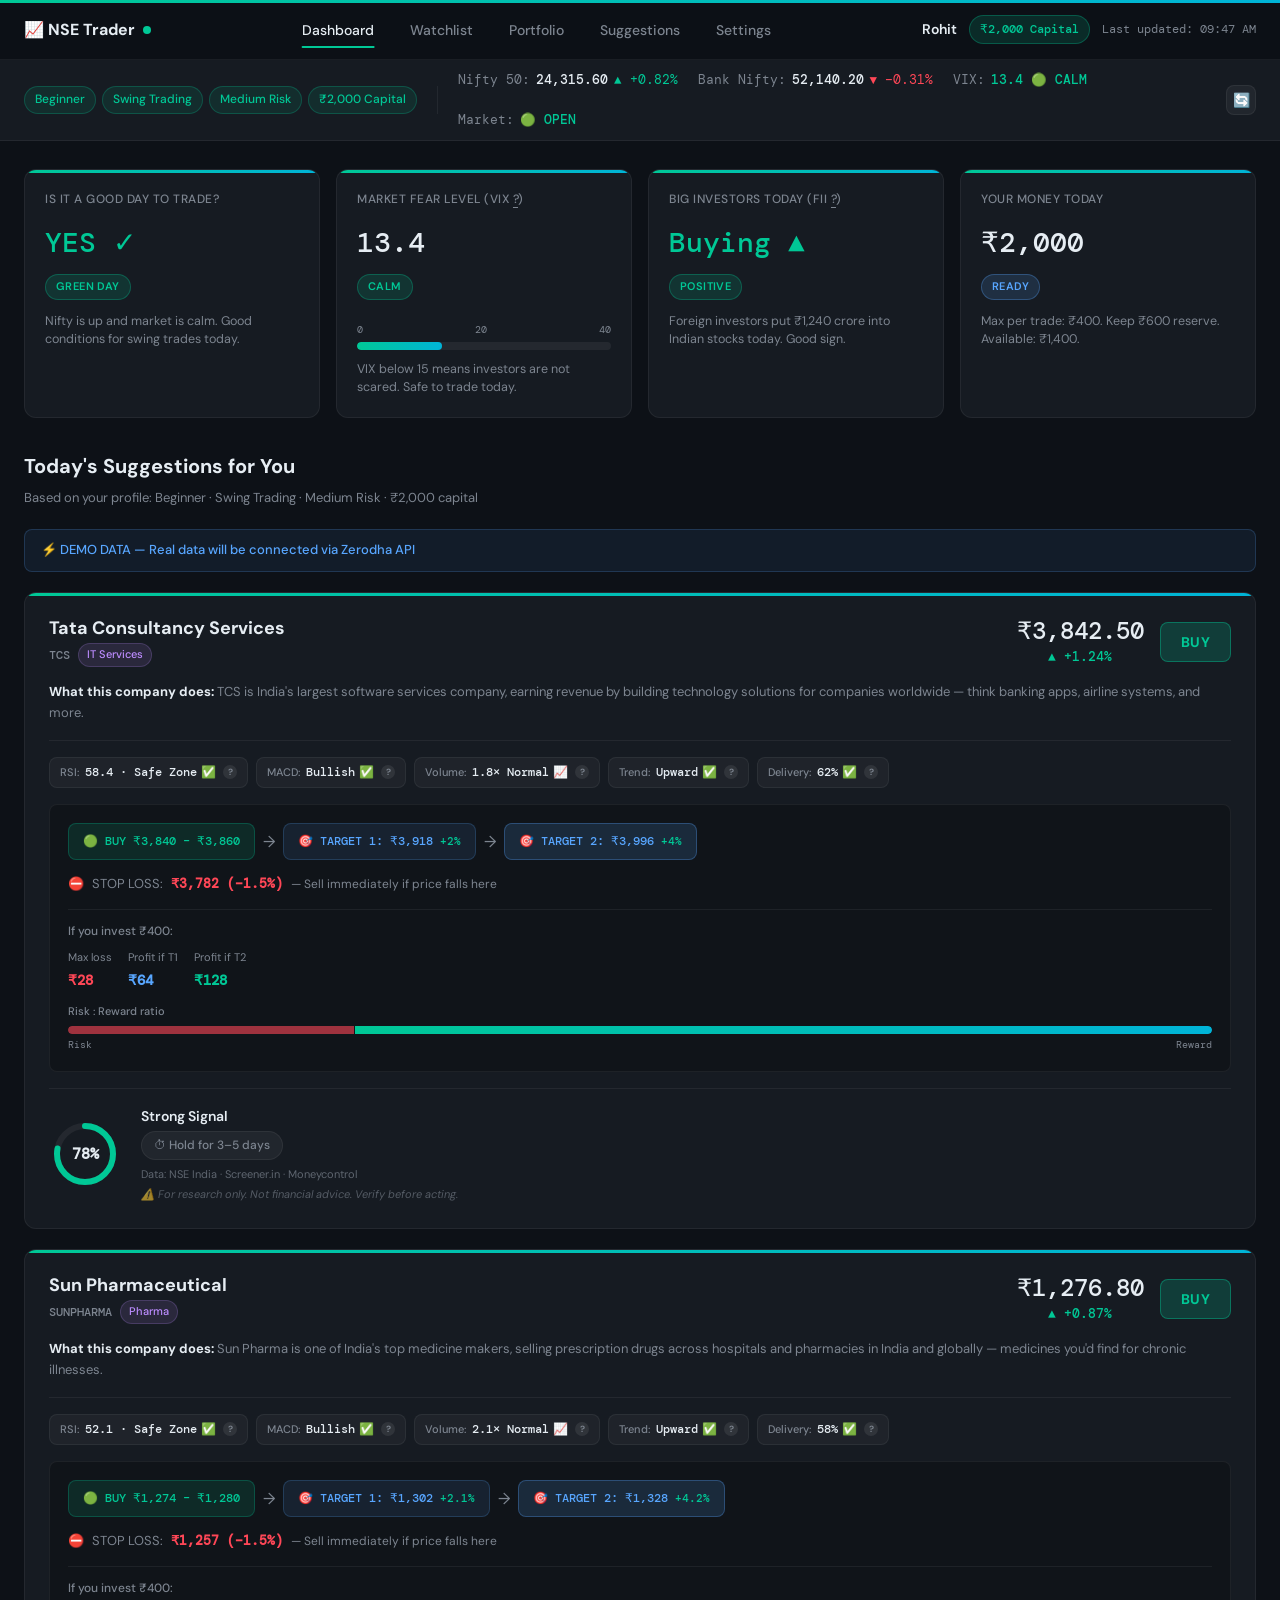
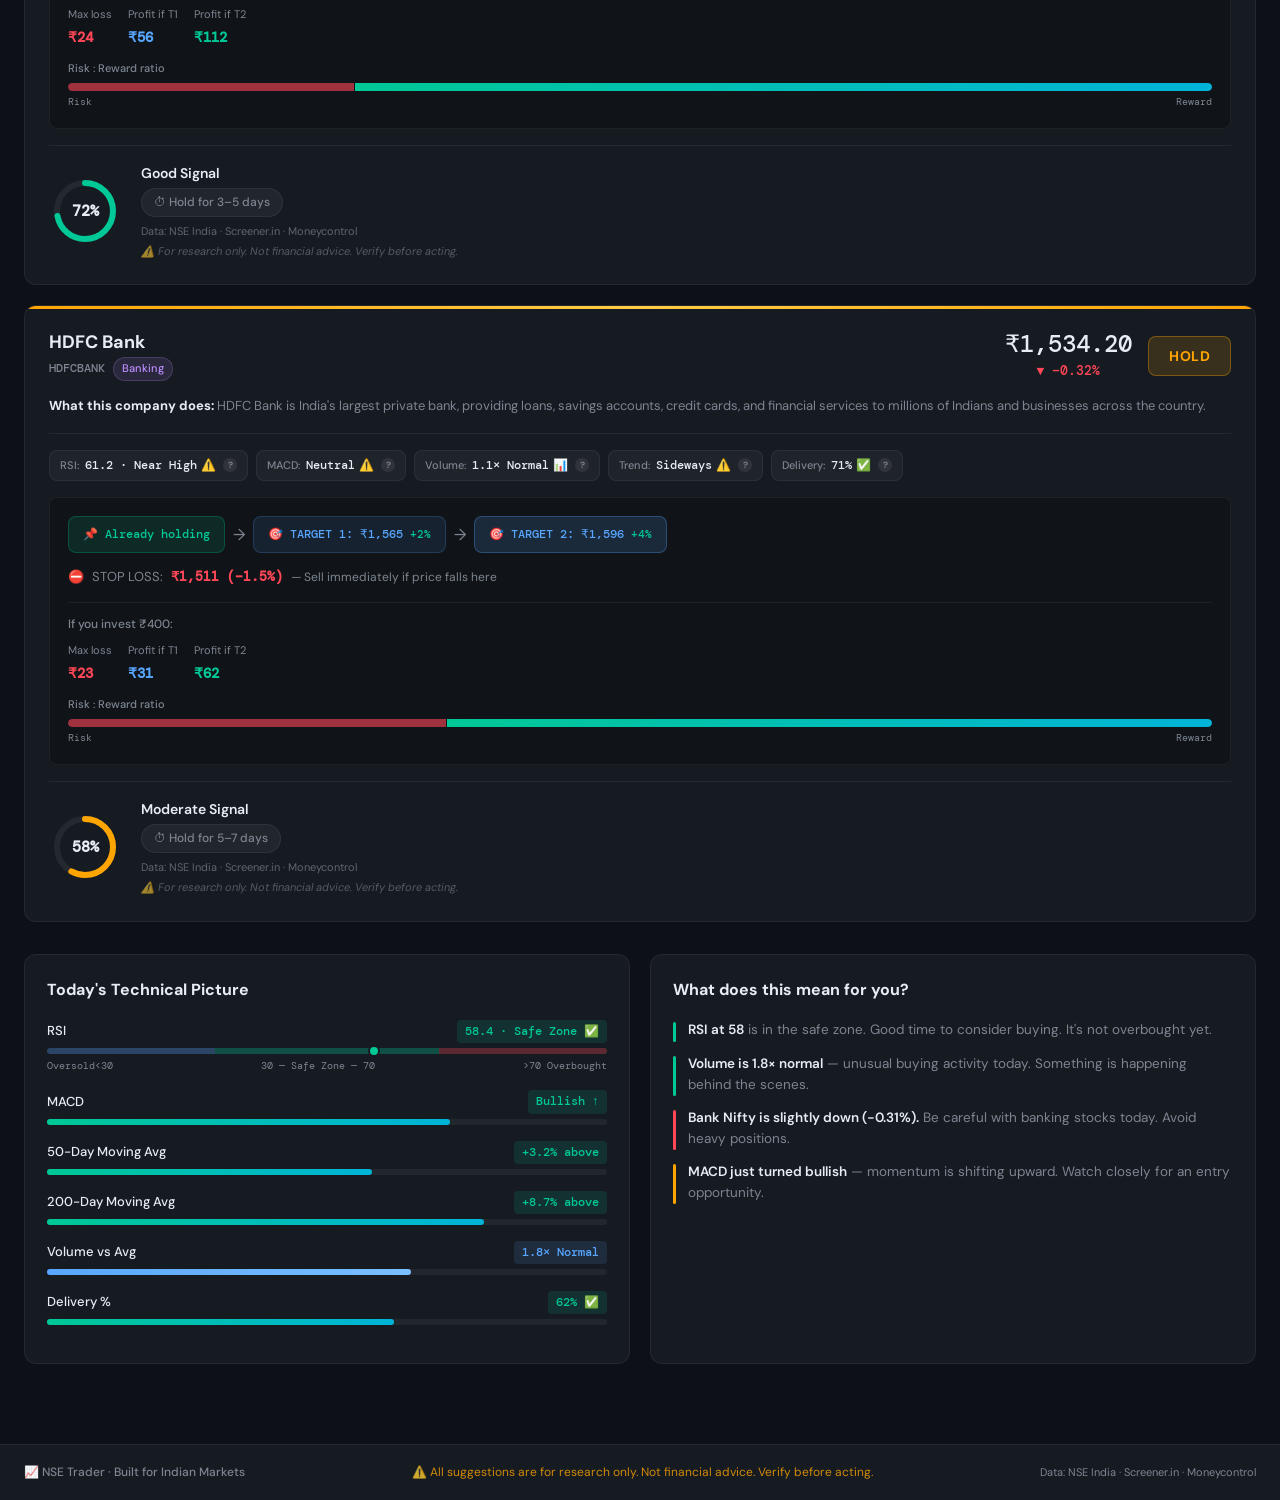
==== dashboard.html @ bca90311 "Add professional trading dashboard UI" ====
<!DOCTYPE html>
<html lang="en">
<head>
<meta charset="UTF-8">
<meta name="viewport" content="width=device-width, initial-scale=1.0">
<title>NSE Trader — Indian Stock Market Dashboard</title>
<link rel="preconnect" href="https://fonts.googleapis.com">
<link rel="preconnect" href="https://fonts.gstatic.com" crossorigin>
<link href="https://fonts.googleapis.com/css2?family=DM+Sans:ital,opsz,wght@0,9..40,300;0,9..40,400;0,9..40,500;0,9..40,600;0,9..40,700;1,9..40,400&family=DM+Mono:wght@300;400;500&display=swap" rel="stylesheet">
<style>
/* ============================================================
   RESET & BASE
   ============================================================ */
*, *::before, *::after { box-sizing: border-box; margin: 0; padding: 0; }

:root {
  --bg: #0D1117;
  --card: #161B22;
  --card-hover: #1C2330;
  --border: rgba(255,255,255,0.06);
  --border-hover: rgba(255,255,255,0.12);
  --buy: #00C896;
  --sell: #FF4757;
  --hold: #FFA502;
  --neutral: #8899AA;
  --text: #E6EDF3;
  --secondary: #7D8590;
  --blue: #58A6FF;
  --purple: #BC8CFF;
  --teal: #00B4D8;
  --font-body: 'DM Sans', sans-serif;
  --font-mono: 'DM Mono', monospace;
  --radius: 12px;
  --radius-sm: 8px;
  --shadow: 0 4px 24px rgba(0,0,0,0.4);
  --shadow-hover: 0 8px 32px rgba(0,0,0,0.6);
  --transition: all 0.2s ease;
}

html { scroll-behavior: smooth; }

body {
  background: var(--bg);
  color: var(--text);
  font-family: var(--font-body);
  font-size: 14px;
  line-height: 1.6;
  min-height: 100vh;
  -webkit-font-smoothing: antialiased;
}

/* ============================================================
   ANIMATED GRADIENT BORDER (top)
   ============================================================ */
@keyframes gradientShift {
  0% { background-position: 0% 50%; }
  50% { background-position: 100% 50%; }
  100% { background-position: 0% 50%; }
}

/* ============================================================
   SCROLLBAR
   ============================================================ */
::-webkit-scrollbar { width: 6px; height: 6px; }
::-webkit-scrollbar-track { background: var(--bg); }
::-webkit-scrollbar-thumb { background: rgba(255,255,255,0.12); border-radius: 3px; }
::-webkit-scrollbar-thumb:hover { background: rgba(255,255,255,0.2); }

/* ============================================================
   NAVBAR
   ============================================================ */
.navbar {
  position: sticky;
  top: 0;
  z-index: 1000;
  background: rgba(13,17,23,0.96);
  backdrop-filter: blur(20px);
  -webkit-backdrop-filter: blur(20px);
  border-bottom: 1px solid var(--border);
  padding: 0 24px;
  display: flex;
  align-items: center;
  justify-content: space-between;
  height: 60px;
  gap: 16px;
}

.navbar::before {
  content: '';
  position: absolute;
  top: 0; left: 0; right: 0;
  height: 3px;
  background: linear-gradient(90deg, var(--buy), var(--teal), var(--blue), var(--buy));
  background-size: 300% 300%;
  animation: gradientShift 4s ease infinite;
}

.nav-brand {
  display: flex;
  align-items: center;
  gap: 8px;
  font-size: 16px;
  font-weight: 700;
  color: var(--text);
  white-space: nowrap;
  flex-shrink: 0;
}

@keyframes pulse {
  0%, 100% { opacity: 1; box-shadow: 0 0 0 0 rgba(0,200,150,0.6); }
  50% { opacity: 0.7; box-shadow: 0 0 0 5px rgba(0,200,150,0); }
}

.pulse-dot {
  width: 8px;
  height: 8px;
  background: var(--buy);
  border-radius: 50%;
  animation: pulse 2s ease-in-out infinite;
  flex-shrink: 0;
}

.nav-tabs {
  display: flex;
  align-items: center;
  gap: 4px;
  flex: 1;
  justify-content: center;
}

.nav-tab {
  padding: 8px 16px;
  border: none;
  background: transparent;
  color: var(--secondary);
  font-family: var(--font-body);
  font-size: 14px;
  font-weight: 500;
  cursor: pointer;
  border-radius: var(--radius-sm);
  position: relative;
  transition: var(--transition);
  white-space: nowrap;
}

.nav-tab::after {
  content: '';
  position: absolute;
  bottom: -1px;
  left: 50%;
  transform: translateX(-50%);
  width: 0;
  height: 2px;
  background: var(--buy);
  border-radius: 2px;
  transition: width 0.25s ease;
}

.nav-tab:hover { color: var(--text); background: rgba(255,255,255,0.04); }
.nav-tab.active { color: var(--text); }
.nav-tab.active::after { width: 70%; }

.nav-right {
  display: flex;
  align-items: center;
  gap: 12px;
  flex-shrink: 0;
  white-space: nowrap;
}

.user-name { font-weight: 600; color: var(--text); }

.capital-badge {
  background: rgba(0,200,150,0.15);
  color: var(--buy);
  border: 1px solid rgba(0,200,150,0.3);
  padding: 4px 10px;
  border-radius: 20px;
  font-family: var(--font-mono);
  font-size: 12px;
  font-weight: 500;
}

.timestamp {
  color: var(--secondary);
  font-size: 12px;
  font-family: var(--font-mono);
}

/* ============================================================
   MARKET PULSE BAR
   ============================================================ */
.market-pulse-bar {
  background: var(--card);
  border-bottom: 1px solid var(--border);
  padding: 10px 24px;
  display: flex;
  align-items: center;
  gap: 0;
  flex-wrap: wrap;
  gap: 8px;
}

.profile-pills {
  display: flex;
  align-items: center;
  gap: 6px;
  flex-wrap: wrap;
}

.pill {
  padding: 3px 10px;
  border-radius: 20px;
  font-size: 12px;
  font-weight: 500;
  border: 1px solid var(--border);
  background: rgba(255,255,255,0.04);
  color: var(--secondary);
  white-space: nowrap;
}

.pill-active {
  background: rgba(0,200,150,0.1);
  border-color: rgba(0,200,150,0.25);
  color: var(--buy);
}

.pulse-divider {
  width: 1px;
  height: 28px;
  background: var(--border);
  margin: 0 12px;
  flex-shrink: 0;
}

.market-indices {
  display: flex;
  align-items: center;
  gap: 20px;
  font-family: var(--font-mono);
  font-size: 12.5px;
  flex-wrap: wrap;
  flex: 1;
}

.index-item {
  display: flex;
  align-items: center;
  gap: 6px;
  white-space: nowrap;
}

.index-name { color: var(--secondary); }
.index-value { color: var(--text); font-weight: 500; }
.index-change.up { color: var(--buy); }
.index-change.down { color: var(--sell); }

.vix-calm { color: var(--buy); }
.market-open { color: var(--buy); }

.refresh-btn {
  background: rgba(255,255,255,0.05);
  border: 1px solid var(--border);
  color: var(--secondary);
  width: 30px;
  height: 30px;
  border-radius: var(--radius-sm);
  cursor: pointer;
  display: flex;
  align-items: center;
  justify-content: center;
  font-size: 14px;
  transition: var(--transition);
  flex-shrink: 0;
  margin-left: auto;
}

.refresh-btn:hover { background: rgba(255,255,255,0.09); color: var(--text); }

@keyframes spin {
  from { transform: rotate(0deg); }
  to { transform: rotate(360deg); }
}

.refresh-btn.spinning { animation: spin 0.8s linear; }

/* ============================================================
   MAIN LAYOUT
   ============================================================ */
.main-content {
  max-width: 1280px;
  margin: 0 auto;
  padding: 28px 24px 48px;
}

/* ============================================================
   SECTION VISIBILITY
   ============================================================ */
.section { display: none; }
.section.active { display: block; }

/* ============================================================
   SECTION HEADINGS
   ============================================================ */
.section-heading {
  font-size: 20px;
  font-weight: 700;
  color: var(--text);
  margin-bottom: 6px;
}

.section-subtext {
  color: var(--secondary);
  font-size: 13px;
  margin-bottom: 20px;
}

/* ============================================================
   CARD BASE
   ============================================================ */
.card {
  background: var(--card);
  border: 1px solid var(--border);
  border-radius: var(--radius);
  padding: 20px;
  transition: transform 0.2s ease, box-shadow 0.2s ease, border-color 0.2s ease, background 0.2s ease;
}

.card:hover {
  transform: translateY(-2px);
  box-shadow: var(--shadow-hover);
  border-color: var(--border-hover);
  background: var(--card-hover);
}

/* ============================================================
   SECTION 3 — MARKET HEALTH
   ============================================================ */
.market-health-grid {
  display: grid;
  grid-template-columns: repeat(4, 1fr);
  gap: 16px;
  margin-bottom: 32px;
}

@media (max-width: 1024px) {
  .market-health-grid { grid-template-columns: repeat(2, 1fr); }
}

@media (max-width: 600px) {
  .market-health-grid { grid-template-columns: 1fr; }
}

.health-card {
  background: var(--card);
  border: 1px solid var(--border);
  border-radius: var(--radius);
  padding: 20px;
  transition: transform 0.2s ease, box-shadow 0.2s ease, border-color 0.2s ease, background 0.2s ease;
  position: relative;
  overflow: hidden;
}

.health-card::before {
  content: '';
  position: absolute;
  top: 0; left: 0; right: 0;
  height: 3px;
  background: linear-gradient(90deg, var(--buy), var(--teal), var(--blue), var(--buy));
  background-size: 300% 300%;
  animation: gradientShift 4s ease infinite;
}

.health-card:hover {
  transform: translateY(-2px);
  box-shadow: var(--shadow-hover);
  border-color: var(--border-hover);
  background: var(--card-hover);
}

.health-card-title {
  font-size: 12px;
  font-weight: 500;
  color: var(--secondary);
  text-transform: uppercase;
  letter-spacing: 0.5px;
  margin-bottom: 12px;
}

.health-card-value {
  font-family: var(--font-mono);
  font-size: 28px;
  font-weight: 500;
  color: var(--text);
  margin-bottom: 8px;
}

.health-card-value.buy-color { color: var(--buy); }
.health-card-value.sell-color { color: var(--sell); }

.badge {
  display: inline-flex;
  align-items: center;
  gap: 4px;
  padding: 3px 10px;
  border-radius: 20px;
  font-size: 11px;
  font-weight: 600;
  letter-spacing: 0.4px;
  text-transform: uppercase;
  margin-bottom: 12px;
}

.badge-green {
  background: rgba(0,200,150,0.15);
  color: var(--buy);
  border: 1px solid rgba(0,200,150,0.3);
}

.badge-amber {
  background: rgba(255,165,2,0.15);
  color: var(--hold);
  border: 1px solid rgba(255,165,2,0.3);
}

.badge-red {
  background: rgba(255,71,87,0.15);
  color: var(--sell);
  border: 1px solid rgba(255,71,87,0.3);
}

.badge-blue {
  background: rgba(88,166,255,0.15);
  color: var(--blue);
  border: 1px solid rgba(88,166,255,0.3);
}

.health-card-desc {
  color: var(--secondary);
  font-size: 12.5px;
  line-height: 1.5;
}

/* VIX BAR */
.vix-bar-container {
  margin: 10px 0;
}

.vix-bar-labels {
  display: flex;
  justify-content: space-between;
  font-family: var(--font-mono);
  font-size: 10px;
  color: var(--secondary);
  margin-bottom: 4px;
}

.vix-bar-track {
  width: 100%;
  height: 8px;
  background: rgba(255,255,255,0.06);
  border-radius: 4px;
  overflow: hidden;
  position: relative;
}

.vix-bar-fill {
  height: 100%;
  width: 0%;
  background: linear-gradient(90deg, var(--buy), var(--teal));
  border-radius: 4px;
  transition: width 1.5s cubic-bezier(0.4, 0, 0.2, 1);
}

/* ============================================================
   DEMO BANNER
   ============================================================ */
.demo-banner {
  background: rgba(88,166,255,0.08);
  border: 1px solid rgba(88,166,255,0.2);
  border-radius: var(--radius-sm);
  padding: 10px 16px;
  color: var(--blue);
  font-size: 13px;
  font-weight: 500;
  margin-bottom: 20px;
  display: flex;
  align-items: center;
  gap: 8px;
}

/* ============================================================
   SECTION 4 — SUGGESTIONS
   ============================================================ */
.suggestions-section { margin-bottom: 32px; }

.stock-suggestion-card {
  background: var(--card);
  border: 1px solid var(--border);
  border-radius: var(--radius);
  padding: 24px;
  margin-bottom: 20px;
  transition: transform 0.2s ease, box-shadow 0.2s ease, border-color 0.2s ease;
  position: relative;
  overflow: hidden;
}

.stock-suggestion-card::before {
  content: '';
  position: absolute;
  top: 0; left: 0; right: 0;
  height: 3px;
  background: linear-gradient(90deg, var(--buy), var(--teal), var(--blue), var(--buy));
  background-size: 300% 300%;
  animation: gradientShift 4s ease infinite;
}

.stock-suggestion-card.hold-card::before {
  background: linear-gradient(90deg, var(--hold), #ffcc44, var(--hold));
}

.stock-suggestion-card:hover {
  transform: translateY(-2px);
  box-shadow: var(--shadow-hover);
  border-color: var(--border-hover);
}

/* Stock top row */
.stock-top-row {
  display: grid;
  grid-template-columns: 1fr auto auto;
  align-items: center;
  gap: 16px;
  margin-bottom: 14px;
}

.stock-name-block .stock-name {
  font-size: 18px;
  font-weight: 700;
  color: var(--text);
  line-height: 1.2;
  margin-bottom: 4px;
}

.stock-name-block .stock-meta {
  display: flex;
  align-items: center;
  gap: 8px;
}

.stock-ticker {
  font-family: var(--font-mono);
  font-size: 12px;
  color: var(--secondary);
  font-weight: 500;
}

.sector-pill {
  padding: 2px 8px;
  border-radius: 20px;
  font-size: 11px;
  font-weight: 500;
  background: rgba(188,140,255,0.12);
  color: var(--purple);
  border: 1px solid rgba(188,140,255,0.2);
}

.stock-price-block {
  text-align: center;
}

.stock-price {
  font-family: var(--font-mono);
  font-size: 24px;
  font-weight: 500;
  color: var(--text);
  line-height: 1.2;
}

.stock-change {
  font-family: var(--font-mono);
  font-size: 13px;
  font-weight: 500;
  margin-top: 2px;
}

.stock-change.up { color: var(--buy); }
.stock-change.down { color: var(--sell); }

.action-btn {
  padding: 10px 20px;
  border-radius: var(--radius-sm);
  border: none;
  font-family: var(--font-body);
  font-size: 14px;
  font-weight: 700;
  cursor: pointer;
  transition: var(--transition);
  letter-spacing: 0.5px;
}

.action-btn.buy {
  background: rgba(0,200,150,0.2);
  color: var(--buy);
  border: 1.5px solid rgba(0,200,150,0.4);
}

.action-btn.buy:hover {
  background: rgba(0,200,150,0.3);
  box-shadow: 0 0 16px rgba(0,200,150,0.2);
}

.action-btn.hold {
  background: rgba(255,165,2,0.15);
  color: var(--hold);
  border: 1.5px solid rgba(255,165,2,0.35);
}

.action-btn.hold:hover {
  background: rgba(255,165,2,0.25);
}

/* What this company does */
.company-desc {
  color: var(--secondary);
  font-size: 13px;
  margin-bottom: 16px;
  padding-bottom: 16px;
  border-bottom: 1px solid var(--border);
}

.company-desc strong { color: var(--text); }

/* Signal badges */
.signals-row {
  display: flex;
  flex-wrap: wrap;
  gap: 8px;
  margin-bottom: 16px;
}

.signal-badge {
  display: inline-flex;
  align-items: center;
  gap: 4px;
  padding: 5px 10px;
  border-radius: var(--radius-sm);
  font-size: 12px;
  font-weight: 500;
  background: rgba(255,255,255,0.04);
  border: 1px solid var(--border);
  color: var(--text);
  position: relative;
  cursor: default;
}

.signal-badge .signal-label { color: var(--secondary); margin-right: 2px; font-size: 11px; }
.signal-badge .signal-value { font-family: var(--font-mono); }

.signal-badge .tooltip-trigger {
  display: inline-flex;
  align-items: center;
  justify-content: center;
  width: 14px;
  height: 14px;
  border-radius: 50%;
  background: rgba(255,255,255,0.08);
  color: var(--secondary);
  font-size: 9px;
  font-weight: 700;
  cursor: help;
  margin-left: 3px;
  position: relative;
}

.tooltip-box {
  display: none;
  position: absolute;
  bottom: calc(100% + 8px);
  left: 50%;
  transform: translateX(-50%);
  background: #21262D;
  border: 1px solid rgba(255,255,255,0.12);
  border-radius: var(--radius-sm);
  padding: 8px 12px;
  font-size: 12px;
  color: var(--text);
  line-height: 1.5;
  white-space: nowrap;
  z-index: 100;
  box-shadow: var(--shadow);
  pointer-events: none;
  font-family: var(--font-body);
  font-weight: 400;
  max-width: 220px;
  white-space: normal;
  text-align: center;
}

.tooltip-box::after {
  content: '';
  position: absolute;
  top: 100%;
  left: 50%;
  transform: translateX(-50%);
  border: 5px solid transparent;
  border-top-color: rgba(255,255,255,0.12);
}

.tooltip-trigger:hover .tooltip-box { display: block; }

/* Trade plan box */
.trade-plan-box {
  background: rgba(0,0,0,0.25);
  border: 1px solid var(--border);
  border-radius: var(--radius-sm);
  padding: 18px;
  margin-bottom: 16px;
}

.trade-flow {
  display: flex;
  align-items: center;
  gap: 8px;
  flex-wrap: wrap;
  margin-bottom: 14px;
}

.trade-node {
  padding: 8px 14px;
  border-radius: var(--radius-sm);
  font-family: var(--font-mono);
  font-size: 12px;
  font-weight: 500;
  white-space: nowrap;
}

.trade-node.buy-zone {
  background: rgba(0,200,150,0.12);
  border: 1px solid rgba(0,200,150,0.25);
  color: var(--buy);
}

.trade-node.target1 {
  background: rgba(88,166,255,0.1);
  border: 1px solid rgba(88,166,255,0.2);
  color: var(--blue);
}

.trade-node.target2 {
  background: rgba(88,166,255,0.15);
  border: 1px solid rgba(88,166,255,0.3);
  color: var(--blue);
}

.trade-flow-arrow {
  color: var(--secondary);
  font-size: 16px;
}

.stop-loss-row {
  display: flex;
  align-items: center;
  gap: 8px;
  margin-bottom: 14px;
  font-size: 13px;
}

.stop-loss-row .sl-label { color: var(--secondary); }
.stop-loss-row .sl-value { font-family: var(--font-mono); font-weight: 600; color: var(--sell); }
.stop-loss-row .sl-desc { color: var(--secondary); font-size: 12px; }

.invest-calc {
  padding-top: 12px;
  border-top: 1px solid var(--border);
}

.invest-calc-title {
  font-size: 12px;
  color: var(--secondary);
  margin-bottom: 8px;
  font-weight: 500;
}

.invest-calc-row {
  display: flex;
  gap: 16px;
  flex-wrap: wrap;
}

.invest-calc-item {
  display: flex;
  flex-direction: column;
  gap: 2px;
}

.invest-calc-item .calc-label {
  font-size: 11px;
  color: var(--secondary);
}

.invest-calc-item .calc-value {
  font-family: var(--font-mono);
  font-size: 14px;
  font-weight: 600;
}

.calc-value.loss { color: var(--sell); }
.calc-value.profit1 { color: var(--blue); }
.calc-value.profit2 { color: var(--buy); }

/* Risk:Reward bar */
.rr-bar-container {
  margin-top: 12px;
}

.rr-bar-label {
  font-size: 11px;
  color: var(--secondary);
  margin-bottom: 5px;
  font-weight: 500;
}

.rr-bar-track {
  display: flex;
  height: 8px;
  border-radius: 4px;
  overflow: hidden;
  gap: 1px;
}

.rr-bar-red {
  height: 100%;
  background: rgba(255,71,87,0.6);
  border-radius: 4px 0 0 4px;
}

.rr-bar-green {
  height: 100%;
  background: linear-gradient(90deg, var(--buy), var(--teal));
  border-radius: 0 4px 4px 0;
  flex: 1;
}

.rr-bar-text {
  display: flex;
  justify-content: space-between;
  font-family: var(--font-mono);
  font-size: 10px;
  color: var(--secondary);
  margin-top: 3px;
}

/* Confidence meter */
.confidence-section {
  display: flex;
  align-items: center;
  gap: 20px;
  padding-top: 16px;
  border-top: 1px solid var(--border);
  flex-wrap: wrap;
}

.confidence-ring-container {
  position: relative;
  width: 72px;
  height: 72px;
  flex-shrink: 0;
}

.confidence-ring-container svg {
  transform: rotate(-90deg);
}

.confidence-label-inner {
  position: absolute;
  top: 50%;
  left: 50%;
  transform: translate(-50%, -50%);
  text-align: center;
}

.confidence-pct {
  font-family: var(--font-mono);
  font-size: 15px;
  font-weight: 600;
  color: var(--text);
  line-height: 1;
}

.confidence-text { font-size: 10px; color: var(--secondary); }

.confidence-info { flex: 1; }

.confidence-strength {
  font-size: 14px;
  font-weight: 600;
  color: var(--text);
  margin-bottom: 4px;
}

.hold-period-badge {
  display: inline-flex;
  align-items: center;
  gap: 5px;
  padding: 4px 12px;
  border-radius: 20px;
  font-size: 12px;
  font-weight: 500;
  background: rgba(255,255,255,0.05);
  border: 1px solid var(--border);
  color: var(--secondary);
  margin-bottom: 6px;
}

.data-source {
  font-size: 11px;
  color: var(--secondary);
  opacity: 0.7;
}

.disclaimer {
  font-size: 11px;
  color: var(--secondary);
  opacity: 0.6;
  font-style: italic;
  margin-top: 2px;
}

/* ============================================================
   SECTION 5 — WATCHLIST
   ============================================================ */
.watchlist-header {
  display: flex;
  align-items: center;
  justify-content: space-between;
  margin-bottom: 16px;
  flex-wrap: wrap;
  gap: 12px;
}

.add-stock-btn {
  padding: 8px 16px;
  background: rgba(0,200,150,0.15);
  border: 1px solid rgba(0,200,150,0.3);
  color: var(--buy);
  border-radius: var(--radius-sm);
  font-family: var(--font-body);
  font-size: 13px;
  font-weight: 600;
  cursor: pointer;
  transition: var(--transition);
}

.add-stock-btn:hover {
  background: rgba(0,200,150,0.25);
}

.watchlist-controls {
  display: flex;
  align-items: center;
  gap: 12px;
  margin-bottom: 16px;
  flex-wrap: wrap;
}

.filter-group {
  display: flex;
  gap: 6px;
  flex-wrap: wrap;
}

.filter-btn {
  padding: 6px 14px;
  background: rgba(255,255,255,0.04);
  border: 1px solid var(--border);
  color: var(--secondary);
  border-radius: 20px;
  font-family: var(--font-body);
  font-size: 12px;
  font-weight: 500;
  cursor: pointer;
  transition: var(--transition);
}

.filter-btn:hover { color: var(--text); border-color: var(--border-hover); }

.filter-btn.active {
  background: rgba(0,200,150,0.12);
  border-color: rgba(0,200,150,0.3);
  color: var(--buy);
}

.search-input {
  padding: 7px 14px;
  background: rgba(255,255,255,0.04);
  border: 1px solid var(--border);
  border-radius: var(--radius-sm);
  color: var(--text);
  font-family: var(--font-body);
  font-size: 13px;
  outline: none;
  transition: var(--transition);
  width: 220px;
}

.search-input::placeholder { color: var(--secondary); }
.search-input:focus { border-color: rgba(0,200,150,0.4); background: rgba(255,255,255,0.06); }

/* Watchlist table-like headers */
.watchlist-column-headers {
  display: grid;
  grid-template-columns: 2fr 1fr 1fr 1fr 1fr 1.5fr 80px;
  gap: 8px;
  padding: 8px 16px;
  margin-bottom: 6px;
}

.col-header {
  font-size: 11px;
  font-weight: 600;
  color: var(--secondary);
  text-transform: uppercase;
  letter-spacing: 0.4px;
  cursor: pointer;
  display: flex;
  align-items: center;
  gap: 4px;
  transition: color 0.2s;
  user-select: none;
}

.col-header:hover { color: var(--text); }
.sort-arrow { font-size: 10px; }

/* Watchlist rows */
.watchlist-row {
  background: var(--card);
  border: 1px solid var(--border);
  border-radius: var(--radius-sm);
  margin-bottom: 6px;
  transition: transform 0.2s ease, box-shadow 0.2s ease, border-color 0.2s ease;
  overflow: hidden;
}

.watchlist-row:hover {
  transform: translateY(-1px);
  box-shadow: 0 4px 16px rgba(0,0,0,0.3);
  border-color: var(--border-hover);
}

.watchlist-row-main {
  display: grid;
  grid-template-columns: 2fr 1fr 1fr 1fr 1fr 1.5fr 80px;
  gap: 8px;
  align-items: center;
  padding: 12px 16px;
}

.wl-stock-name {
  font-weight: 600;
  color: var(--text);
  font-size: 13.5px;
  margin-bottom: 2px;
}

.wl-stock-ticker {
  font-family: var(--font-mono);
  font-size: 11px;
  color: var(--secondary);
}

.wl-price {
  font-family: var(--font-mono);
  font-size: 13px;
  font-weight: 500;
  color: var(--text);
}

.wl-change {
  font-family: var(--font-mono);
  font-size: 12.5px;
  font-weight: 500;
}

.wl-change.up { color: var(--buy); }
.wl-change.down { color: var(--sell); }

/* Signal pills */
.signal-pill {
  padding: 3px 9px;
  border-radius: 20px;
  font-size: 11px;
  font-weight: 600;
  white-space: nowrap;
}

.signal-strong-buy {
  background: rgba(0,200,150,0.15);
  color: var(--buy);
  border: 1px solid rgba(0,200,150,0.3);
}

.signal-bullish {
  background: rgba(88,166,255,0.12);
  color: var(--blue);
  border: 1px solid rgba(88,166,255,0.25);
}

.signal-bearish {
  background: rgba(255,165,2,0.12);
  color: var(--hold);
  border: 1px solid rgba(255,165,2,0.25);
}

.signal-avoid {
  background: rgba(255,71,87,0.12);
  color: var(--sell);
  border: 1px solid rgba(255,71,87,0.25);
}

.signal-breakout {
  background: rgba(188,140,255,0.12);
  color: var(--purple);
  border: 1px solid rgba(188,140,255,0.25);
}

/* RSI mini bar */
.rsi-mini {
  display: flex;
  align-items: center;
  gap: 6px;
}

.rsi-bar-track {
  flex: 1;
  height: 4px;
  background: rgba(255,255,255,0.06);
  border-radius: 2px;
  overflow: hidden;
  max-width: 60px;
}

.rsi-bar-fill {
  height: 100%;
  border-radius: 2px;
}

.rsi-num {
  font-family: var(--font-mono);
  font-size: 11px;
  color: var(--secondary);
  white-space: nowrap;
}

.wl-pattern {
  font-size: 11.5px;
  color: var(--secondary);
  line-height: 1.3;
}

.analyse-btn {
  padding: 6px 12px;
  background: rgba(255,255,255,0.05);
  border: 1px solid var(--border);
  color: var(--secondary);
  border-radius: var(--radius-sm);
  font-family: var(--font-body);
  font-size: 12px;
  font-weight: 500;
  cursor: pointer;
  transition: var(--transition);
  white-space: nowrap;
}

.analyse-btn:hover {
  background: rgba(0,200,150,0.1);
  border-color: rgba(0,200,150,0.3);
  color: var(--buy);
}

.analyse-btn.expanded {
  background: rgba(0,200,150,0.12);
  border-color: rgba(0,200,150,0.3);
  color: var(--buy);
}

/* Expanded mini trade plan */
.wl-expanded {
  display: none;
  padding: 14px 16px;
  border-top: 1px solid var(--border);
  background: rgba(0,0,0,0.15);
}

.wl-expanded.open { display: block; }

.wl-mini-plan {
  display: grid;
  grid-template-columns: repeat(4, 1fr);
  gap: 12px;
  flex-wrap: wrap;
}

.wl-mini-node {
  padding: 10px 12px;
  border-radius: var(--radius-sm);
  border: 1px solid var(--border);
  background: rgba(255,255,255,0.03);
}

.wl-mini-node-label {
  font-size: 10px;
  text-transform: uppercase;
  letter-spacing: 0.4px;
  color: var(--secondary);
  margin-bottom: 4px;
}

.wl-mini-node-value {
  font-family: var(--font-mono);
  font-size: 14px;
  font-weight: 600;
}

/* ============================================================
   SECTION 6 — TECHNICAL ANALYSIS
   ============================================================ */
.technical-grid {
  display: grid;
  grid-template-columns: 1fr 1fr;
  gap: 20px;
  margin-bottom: 32px;
}

@media (max-width: 768px) {
  .technical-grid { grid-template-columns: 1fr; }
}

.tech-card {
  background: var(--card);
  border: 1px solid var(--border);
  border-radius: var(--radius);
  padding: 22px;
  transition: transform 0.2s ease, box-shadow 0.2s ease, border-color 0.2s ease;
}

.tech-card:hover {
  transform: translateY(-2px);
  box-shadow: var(--shadow-hover);
  border-color: var(--border-hover);
}

.tech-card-title {
  font-size: 16px;
  font-weight: 700;
  color: var(--text);
  margin-bottom: 18px;
}

/* Indicator bars */
.indicator-row {
  margin-bottom: 16px;
}

.indicator-label-row {
  display: flex;
  justify-content: space-between;
  align-items: center;
  margin-bottom: 5px;
}

.indicator-name {
  font-size: 13px;
  font-weight: 500;
  color: var(--text);
}

.indicator-value-tag {
  font-family: var(--font-mono);
  font-size: 12px;
  padding: 2px 8px;
  border-radius: 4px;
  font-weight: 500;
}

.tag-green { background: rgba(0,200,150,0.12); color: var(--buy); }
.tag-blue { background: rgba(88,166,255,0.12); color: var(--blue); }
.tag-amber { background: rgba(255,165,2,0.12); color: var(--hold); }
.tag-red { background: rgba(255,71,87,0.12); color: var(--sell); }

.indicator-bar-track {
  height: 6px;
  background: rgba(255,255,255,0.05);
  border-radius: 3px;
  overflow: visible;
  position: relative;
}

/* RSI track with zones */
.rsi-track {
  position: relative;
  height: 6px;
  background: linear-gradient(90deg,
    rgba(88,166,255,0.3) 0%,
    rgba(88,166,255,0.3) 30%,
    rgba(0,200,150,0.3) 30%,
    rgba(0,200,150,0.3) 70%,
    rgba(255,71,87,0.3) 70%,
    rgba(255,71,87,0.3) 100%
  );
  border-radius: 3px;
}

.rsi-pointer {
  position: absolute;
  top: 50%;
  transform: translate(-50%, -50%);
  width: 12px;
  height: 12px;
  background: var(--buy);
  border: 2px solid var(--card);
  border-radius: 50%;
  transition: left 1.5s cubic-bezier(0.4, 0, 0.2, 1);
}

.indicator-bar-fill {
  height: 100%;
  border-radius: 3px;
  transition: width 1.5s cubic-bezier(0.4, 0, 0.2, 1);
  width: 0%;
}

.fill-green { background: linear-gradient(90deg, var(--buy), var(--teal)); }
.fill-blue { background: linear-gradient(90deg, var(--blue), #79c0ff); }
.fill-amber { background: linear-gradient(90deg, var(--hold), #ffcc44); }

/* Insight bullets */
.insight-list {
  display: flex;
  flex-direction: column;
  gap: 12px;
}

.insight-item {
  display: flex;
  gap: 12px;
  align-items: flex-start;
}

.insight-border {
  width: 3px;
  border-radius: 2px;
  flex-shrink: 0;
  margin-top: 2px;
  align-self: stretch;
  min-height: 20px;
}

.insight-border.green { background: var(--buy); }
.insight-border.red { background: var(--sell); }
.insight-border.amber { background: var(--hold); }
.insight-border.blue { background: var(--blue); }

.insight-text {
  font-size: 13.5px;
  color: var(--secondary);
  line-height: 1.55;
}

.insight-text strong { color: var(--text); font-weight: 600; }

/* ============================================================
   SECTION 7 — PORTFOLIO
   ============================================================ */
.portfolio-empty {
  text-align: center;
  padding: 60px 20px;
  background: var(--card);
  border: 1px solid var(--border);
  border-radius: var(--radius);
  margin-bottom: 16px;
}

.empty-emoji {
  font-size: 64px;
  margin-bottom: 16px;
  display: block;
  filter: saturate(0.8);
}

.empty-title {
  font-size: 22px;
  font-weight: 700;
  color: var(--text);
  margin-bottom: 8px;
}

.empty-subtitle {
  color: var(--secondary);
  font-size: 14px;
  margin-bottom: 24px;
}

.empty-cta {
  padding: 10px 22px;
  background: rgba(0,200,150,0.15);
  border: 1.5px solid rgba(0,200,150,0.35);
  color: var(--buy);
  border-radius: var(--radius-sm);
  font-family: var(--font-body);
  font-size: 14px;
  font-weight: 600;
  cursor: pointer;
  transition: var(--transition);
}

.empty-cta:hover {
  background: rgba(0,200,150,0.25);
  box-shadow: 0 0 16px rgba(0,200,150,0.15);
}

.add-trade-header {
  display: flex;
  justify-content: flex-end;
  margin-bottom: 16px;
}

.add-trade-btn {
  padding: 8px 16px;
  background: rgba(0,200,150,0.15);
  border: 1px solid rgba(0,200,150,0.3);
  color: var(--buy);
  border-radius: var(--radius-sm);
  font-family: var(--font-body);
  font-size: 13px;
  font-weight: 600;
  cursor: pointer;
  transition: var(--transition);
}

.add-trade-btn:hover { background: rgba(0,200,150,0.25); }

/* ============================================================
   MODAL
   ============================================================ */
.modal-overlay {
  display: none;
  position: fixed;
  inset: 0;
  background: rgba(0,0,0,0.7);
  z-index: 2000;
  align-items: center;
  justify-content: center;
  backdrop-filter: blur(6px);
}

.modal-overlay.open { display: flex; }

.modal-box {
  background: #1C2330;
  border: 1px solid rgba(255,255,255,0.1);
  border-radius: var(--radius);
  padding: 28px;
  width: 100%;
  max-width: 440px;
  box-shadow: 0 24px 64px rgba(0,0,0,0.6);
  animation: modalIn 0.25s ease;
}

@keyframes modalIn {
  from { opacity: 0; transform: translateY(16px) scale(0.97); }
  to { opacity: 1; transform: translateY(0) scale(1); }
}

.modal-title {
  font-size: 18px;
  font-weight: 700;
  color: var(--text);
  margin-bottom: 20px;
}

.form-group {
  margin-bottom: 14px;
}

.form-label {
  display: block;
  font-size: 12px;
  font-weight: 600;
  color: var(--secondary);
  text-transform: uppercase;
  letter-spacing: 0.4px;
  margin-bottom: 6px;
}

.form-input, .form-select, .form-textarea {
  width: 100%;
  padding: 9px 13px;
  background: rgba(255,255,255,0.04);
  border: 1px solid var(--border);
  border-radius: var(--radius-sm);
  color: var(--text);
  font-family: var(--font-body);
  font-size: 13px;
  outline: none;
  transition: border-color 0.2s;
}

.form-input:focus, .form-select:focus, .form-textarea:focus {
  border-color: rgba(0,200,150,0.4);
}

.form-select option { background: #1C2330; }

.form-textarea { resize: vertical; min-height: 70px; }

.modal-actions {
  display: flex;
  gap: 10px;
  justify-content: flex-end;
  margin-top: 20px;
}

.modal-cancel {
  padding: 9px 18px;
  background: rgba(255,255,255,0.05);
  border: 1px solid var(--border);
  color: var(--secondary);
  border-radius: var(--radius-sm);
  font-family: var(--font-body);
  font-size: 13px;
  font-weight: 500;
  cursor: pointer;
  transition: var(--transition);
}

.modal-cancel:hover { color: var(--text); background: rgba(255,255,255,0.09); }

.modal-save {
  padding: 9px 20px;
  background: rgba(0,200,150,0.2);
  border: 1.5px solid rgba(0,200,150,0.4);
  color: var(--buy);
  border-radius: var(--radius-sm);
  font-family: var(--font-body);
  font-size: 13px;
  font-weight: 700;
  cursor: pointer;
  transition: var(--transition);
}

.modal-save:hover { background: rgba(0,200,150,0.3); }

/* ============================================================
   SETTINGS
   ============================================================ */
.settings-grid {
  display: grid;
  grid-template-columns: 1fr 1fr;
  gap: 20px;
}

@media (max-width: 768px) {
  .settings-grid { grid-template-columns: 1fr; }
}

.settings-card {
  background: var(--card);
  border: 1px solid var(--border);
  border-radius: var(--radius);
  padding: 22px;
  transition: transform 0.2s ease, box-shadow 0.2s ease;
}

.settings-card:hover {
  transform: translateY(-2px);
  box-shadow: var(--shadow-hover);
}

.settings-card-title {
  font-size: 14px;
  font-weight: 700;
  color: var(--text);
  margin-bottom: 18px;
  padding-bottom: 12px;
  border-bottom: 1px solid var(--border);
}

.settings-row {
  display: flex;
  align-items: center;
  justify-content: space-between;
  padding: 10px 0;
  border-bottom: 1px solid rgba(255,255,255,0.03);
}

.settings-row:last-child { border-bottom: none; }

.settings-row-label {
  font-size: 13.5px;
  color: var(--text);
}

.settings-row-sublabel {
  font-size: 11.5px;
  color: var(--secondary);
  margin-top: 2px;
}

/* Toggle switch */
.toggle-switch {
  position: relative;
  width: 44px;
  height: 24px;
  flex-shrink: 0;
}

.toggle-switch input { opacity: 0; width: 0; height: 0; }

.toggle-slider {
  position: absolute;
  cursor: pointer;
  inset: 0;
  background: rgba(255,255,255,0.08);
  border-radius: 24px;
  transition: 0.3s;
  border: 1px solid var(--border);
}

.toggle-slider::before {
  content: '';
  position: absolute;
  height: 16px;
  width: 16px;
  left: 3px;
  bottom: 3px;
  background: var(--secondary);
  border-radius: 50%;
  transition: 0.3s;
}

.toggle-switch input:checked + .toggle-slider {
  background: rgba(0,200,150,0.25);
  border-color: rgba(0,200,150,0.4);
}

.toggle-switch input:checked + .toggle-slider::before {
  transform: translateX(20px);
  background: var(--buy);
}

.settings-select {
  padding: 6px 12px;
  background: rgba(255,255,255,0.05);
  border: 1px solid var(--border);
  border-radius: var(--radius-sm);
  color: var(--text);
  font-family: var(--font-body);
  font-size: 13px;
  outline: none;
  cursor: pointer;
  transition: border-color 0.2s;
}

.settings-select:focus { border-color: rgba(0,200,150,0.4); }
.settings-select option { background: #1C2330; }

.settings-input-row {
  display: flex;
  align-items: center;
  gap: 8px;
}

.settings-input-row input {
  padding: 6px 12px;
  background: rgba(255,255,255,0.05);
  border: 1px solid var(--border);
  border-radius: var(--radius-sm);
  color: var(--text);
  font-family: var(--font-mono);
  font-size: 13px;
  outline: none;
  width: 100px;
  transition: border-color 0.2s;
}

.settings-input-row input:focus { border-color: rgba(0,200,150,0.4); }
.settings-input-row span { color: var(--secondary); font-size: 13px; }

.save-settings-btn {
  margin-top: 16px;
  padding: 10px 22px;
  background: rgba(0,200,150,0.15);
  border: 1.5px solid rgba(0,200,150,0.35);
  color: var(--buy);
  border-radius: var(--radius-sm);
  font-family: var(--font-body);
  font-size: 14px;
  font-weight: 700;
  cursor: pointer;
  transition: var(--transition);
  width: 100%;
}

.save-settings-btn:hover {
  background: rgba(0,200,150,0.25);
}

/* ============================================================
   FOOTER
   ============================================================ */
.footer {
  background: var(--card);
  border-top: 1px solid var(--border);
  padding: 18px 24px;
  display: flex;
  align-items: center;
  justify-content: space-between;
  flex-wrap: wrap;
  gap: 10px;
  font-size: 12px;
}

.footer-left { color: var(--secondary); font-weight: 500; }
.footer-center {
  color: var(--hold);
  font-size: 12px;
  opacity: 0.8;
  text-align: center;
  flex: 1;
}

.footer-right { color: var(--secondary); font-size: 11px; }

/* ============================================================
   UTILITIES
   ============================================================ */
.mb-8 { margin-bottom: 8px; }
.mb-12 { margin-bottom: 12px; }
.mb-16 { margin-bottom: 16px; }
.mb-24 { margin-bottom: 24px; }
.mb-32 { margin-bottom: 32px; }
.mono { font-family: var(--font-mono); }

.section-header-row {
  display: flex;
  align-items: flex-start;
  justify-content: space-between;
  margin-bottom: 6px;
}

/* Suggestion header */
.suggestions-heading-block {
  margin-bottom: 20px;
}

/* ============================================================
   RESPONSIVE
   ============================================================ */
@media (max-width: 900px) {
  .watchlist-column-headers { display: none; }
  .watchlist-row-main {
    grid-template-columns: 1fr 1fr;
    gap: 10px;
  }
  .stock-top-row {
    grid-template-columns: 1fr;
    text-align: left;
  }
  .stock-price-block { text-align: left; }
  .wl-mini-plan { grid-template-columns: 1fr 1fr; }
}

@media (max-width: 640px) {
  .navbar { padding: 0 12px; }
  .nav-tabs { display: none; }
  .main-content { padding: 16px 12px 40px; }
  .market-pulse-bar { padding: 8px 12px; }
  .market-indices { gap: 10px; }
  .settings-grid { grid-template-columns: 1fr; }
}

/* ============================================================
   TOAST
   ============================================================ */
.toast {
  position: fixed;
  bottom: 24px;
  right: 24px;
  background: #21262D;
  border: 1px solid rgba(0,200,150,0.3);
  color: var(--buy);
  padding: 12px 20px;
  border-radius: var(--radius-sm);
  font-size: 13px;
  font-weight: 500;
  box-shadow: var(--shadow);
  z-index: 3000;
  transform: translateY(60px);
  opacity: 0;
  transition: all 0.3s ease;
}

.toast.show { transform: translateY(0); opacity: 1; }
</style>
</head>
<body>

<!-- ============================================================
     NAVBAR
     ============================================================ -->
<nav class="navbar">
  <div class="nav-brand">
    📈 NSE Trader <div class="pulse-dot"></div>
  </div>

  <div class="nav-tabs">
    <button class="nav-tab active" data-section="dashboard">Dashboard</button>
    <button class="nav-tab" data-section="watchlist">Watchlist</button>
    <button class="nav-tab" data-section="portfolio">Portfolio</button>
    <button class="nav-tab" data-section="suggestions">Suggestions</button>
    <button class="nav-tab" data-section="settings">Settings</button>
  </div>

  <div class="nav-right">
    <span class="user-name">Rohit</span>
    <span class="capital-badge">₹2,000 Capital</span>
    <span class="timestamp" id="navTimestamp">Last updated: 09:47 AM</span>
  </div>
</nav>

<!-- ============================================================
     MARKET PULSE BAR
     ============================================================ -->
<div class="market-pulse-bar">
  <div class="profile-pills">
    <span class="pill pill-active">Beginner</span>
    <span class="pill pill-active">Swing Trading</span>
    <span class="pill pill-active">Medium Risk</span>
    <span class="pill pill-active">₹2,000 Capital</span>
  </div>
  <div class="pulse-divider"></div>
  <div class="market-indices">
    <div class="index-item">
      <span class="index-name">Nifty 50:</span>
      <span class="index-value mono">24,315.60</span>
      <span class="index-change up">▲ +0.82%</span>
    </div>
    <div class="index-item">
      <span class="index-name">Bank Nifty:</span>
      <span class="index-value mono">52,140.20</span>
      <span class="index-change down">▼ −0.31%</span>
    </div>
    <div class="index-item">
      <span class="index-name">VIX:</span>
      <span class="index-value mono vix-calm">13.4 🟢 CALM</span>
    </div>
    <div class="index-item">
      <span class="index-name">Market:</span>
      <span class="index-value market-open">🟢 OPEN</span>
    </div>
  </div>
  <button class="refresh-btn" id="refreshBtn" title="Refresh data">🔄</button>
</div>

<!-- ============================================================
     MAIN CONTENT
     ============================================================ -->
<div class="main-content">

  <!-- ======================================================
       DASHBOARD SECTION (Market Health + Suggestions + Tech)
       ====================================================== -->
  <div id="section-dashboard" class="section active">

    <!-- MARKET HEALTH -->
    <div class="market-health-grid">

      <!-- Card 1: Good day -->
      <div class="health-card">
        <div class="health-card-title">Is it a good day to trade?</div>
        <div class="health-card-value buy-color">YES ✓</div>
        <span class="badge badge-green">GREEN DAY</span>
        <div class="health-card-desc">Nifty is up and market is calm. Good conditions for swing trades today.</div>
      </div>

      <!-- Card 2: VIX -->
      <div class="health-card">
        <div class="health-card-title">Market fear level (VIX <span style="cursor:help;border-bottom:1px dashed var(--secondary);" title="VIX measures how scared the market is. Below 15 = calm. Above 25 = panic.">?</span>)</div>
        <div class="health-card-value mono" id="vixValue">13.4</div>
        <span class="badge badge-green">CALM</span>
        <div class="vix-bar-container">
          <div class="vix-bar-labels"><span>0</span><span>20</span><span>40</span></div>
          <div class="vix-bar-track">
            <div class="vix-bar-fill" id="vixBar"></div>
          </div>
        </div>
        <div class="health-card-desc" style="margin-top:10px;">VIX below 15 means investors are not scared. Safe to trade today.</div>
      </div>

      <!-- Card 3: FII -->
      <div class="health-card">
        <div class="health-card-title">Big investors today (FII <span style="cursor:help;border-bottom:1px dashed var(--secondary);" title="FII = Foreign Institutional Investors. When they buy, markets usually go up.">?</span>)</div>
        <div class="health-card-value buy-color">Buying ▲</div>
        <span class="badge badge-green">POSITIVE</span>
        <div class="health-card-desc">Foreign investors put ₹1,240 crore into Indian stocks today. Good sign.</div>
      </div>

      <!-- Card 4: Money -->
      <div class="health-card">
        <div class="health-card-title">Your money today</div>
        <div class="health-card-value mono">₹2,000</div>
        <span class="badge badge-blue">READY</span>
        <div class="health-card-desc">Max per trade: ₹400. Keep ₹600 reserve. Available: ₹1,400.</div>
      </div>

    </div>

    <!-- SUGGESTIONS (within dashboard) -->
    <div class="suggestions-section" id="suggestionsDashboard"></div>

    <!-- TECHNICAL ANALYSIS -->
    <div class="technical-grid" id="technicalSection">
      <div class="tech-card">
        <div class="tech-card-title">Today's Technical Picture</div>

        <!-- RSI -->
        <div class="indicator-row">
          <div class="indicator-label-row">
            <span class="indicator-name">RSI</span>
            <span class="indicator-value-tag tag-green mono">58.4 · Safe Zone ✅</span>
          </div>
          <div class="rsi-track">
            <div class="rsi-pointer" id="rsiPointer" style="left:0%"></div>
          </div>
          <div style="display:flex;justify-content:space-between;font-size:10px;color:var(--secondary);margin-top:4px;font-family:var(--font-mono);">
            <span>Oversold&lt;30</span><span>30 — Safe Zone — 70</span><span>&gt;70 Overbought</span>
          </div>
        </div>

        <!-- MACD -->
        <div class="indicator-row">
          <div class="indicator-label-row">
            <span class="indicator-name">MACD</span>
            <span class="indicator-value-tag tag-green">Bullish ↑</span>
          </div>
          <div class="indicator-bar-track">
            <div class="indicator-bar-fill fill-green" data-width="72" style="width:0%"></div>
          </div>
        </div>

        <!-- MA 50 -->
        <div class="indicator-row">
          <div class="indicator-label-row">
            <span class="indicator-name">50-Day Moving Avg</span>
            <span class="indicator-value-tag tag-green mono">+3.2% above</span>
          </div>
          <div class="indicator-bar-track">
            <div class="indicator-bar-fill fill-green" data-width="58" style="width:0%"></div>
          </div>
        </div>

        <!-- MA 200 -->
        <div class="indicator-row">
          <div class="indicator-label-row">
            <span class="indicator-name">200-Day Moving Avg</span>
            <span class="indicator-value-tag tag-green mono">+8.7% above</span>
          </div>
          <div class="indicator-bar-track">
            <div class="indicator-bar-fill fill-green" data-width="78" style="width:0%"></div>
          </div>
        </div>

        <!-- Volume -->
        <div class="indicator-row">
          <div class="indicator-label-row">
            <span class="indicator-name">Volume vs Avg</span>
            <span class="indicator-value-tag tag-blue mono">1.8× Normal</span>
          </div>
          <div class="indicator-bar-track">
            <div class="indicator-bar-fill fill-blue" data-width="65" style="width:0%"></div>
          </div>
        </div>

        <!-- Delivery % -->
        <div class="indicator-row">
          <div class="indicator-label-row">
            <span class="indicator-name">Delivery %</span>
            <span class="indicator-value-tag tag-green mono">62% ✅</span>
          </div>
          <div class="indicator-bar-track">
            <div class="indicator-bar-fill fill-green" data-width="62" style="width:0%"></div>
          </div>
        </div>

      </div>

      <div class="tech-card">
        <div class="tech-card-title">What does this mean for you?</div>
        <div class="insight-list">
          <div class="insight-item">
            <div class="insight-border green"></div>
            <div class="insight-text"><strong>RSI at 58</strong> is in the safe zone. Good time to consider buying. It's not overbought yet.</div>
          </div>
          <div class="insight-item">
            <div class="insight-border green"></div>
            <div class="insight-text"><strong>Volume is 1.8× normal</strong> — unusual buying activity today. Something is happening behind the scenes.</div>
          </div>
          <div class="insight-item">
            <div class="insight-border red"></div>
            <div class="insight-text"><strong>Bank Nifty is slightly down (−0.31%).</strong> Be careful with banking stocks today. Avoid heavy positions.</div>
          </div>
          <div class="insight-item">
            <div class="insight-border amber"></div>
            <div class="insight-text"><strong>MACD just turned bullish</strong> — momentum is shifting upward. Watch closely for an entry opportunity.</div>
          </div>
        </div>
      </div>
    </div>

  </div>
  <!-- end dashboard -->

  <!-- ======================================================
       WATCHLIST SECTION
       ====================================================== -->
  <div id="section-watchlist" class="section">

    <div class="watchlist-header">
      <div>
        <div class="section-heading">Your Watchlist</div>
        <div class="section-subtext">Track stocks you're monitoring — updated live with NSE data</div>
      </div>
      <button class="add-stock-btn">＋ Add Stock</button>
    </div>

    <div class="watchlist-controls">
      <div class="filter-group" id="filterGroup">
        <button class="filter-btn active" data-filter="all">All</button>
        <button class="filter-btn" data-filter="strong buy">Strong Buy</button>
        <button class="filter-btn" data-filter="bullish">Bullish</button>
        <button class="filter-btn" data-filter="bearish">Bearish</button>
        <button class="filter-btn" data-filter="avoid">Avoid</button>
      </div>
      <input type="text" class="search-input" id="watchlistSearch" placeholder="🔍 Search stocks...">
    </div>

    <div class="watchlist-column-headers">
      <div class="col-header" data-col="name">Stock <span class="sort-arrow" data-col="name">↕</span></div>
      <div class="col-header" data-col="price">Price <span class="sort-arrow" data-col="price">↕</span></div>
      <div class="col-header" data-col="change">Change <span class="sort-arrow" data-col="change">↕</span></div>
      <div class="col-header" data-col="signal">Signal <span class="sort-arrow" data-col="signal">↕</span></div>
      <div class="col-header" data-col="rsi">RSI <span class="sort-arrow" data-col="rsi">↕</span></div>
      <div class="col-header" data-col="pattern">Pattern</div>
      <div class="col-header"></div>
    </div>

    <div id="watchlistRows"></div>

  </div>
  <!-- end watchlist -->

  <!-- ======================================================
       PORTFOLIO SECTION
       ====================================================== -->
  <div id="section-portfolio" class="section">

    <div class="add-trade-header">
      <button class="add-trade-btn" id="addTradeBtn">＋ Add Trade</button>
    </div>

    <div class="portfolio-empty">
      <span class="empty-emoji">📊</span>
      <div class="empty-title">No trades yet</div>
      <div class="empty-subtitle">Start with your first suggestion above. Your portfolio tracker will appear here once you add trades.</div>
      <button class="empty-cta" onclick="switchSection('suggestions')">View Today's Suggestions →</button>
    </div>

  </div>
  <!-- end portfolio -->

  <!-- ======================================================
       SUGGESTIONS SECTION (standalone tab)
       ====================================================== -->
  <div id="section-suggestions" class="section">
    <div class="suggestions-heading-block">
      <div class="section-heading">Today's Suggestions for You</div>
      <div class="section-subtext">Based on your profile: Beginner · Swing Trading · Medium Risk · ₹2,000 capital</div>
    </div>
    <div class="demo-banner">
      ⚡ DEMO DATA — Real data will be connected via Zerodha API
    </div>
    <div id="suggestionsFull"></div>
  </div>
  <!-- end suggestions -->

  <!-- ======================================================
       SETTINGS SECTION
       ====================================================== -->
  <div id="section-settings" class="section">

    <div class="section-heading mb-8">Settings</div>
    <div class="section-subtext mb-24">Customize your trading assistant preferences</div>

    <div class="settings-grid">

      <!-- Profile -->
      <div class="settings-card">
        <div class="settings-card-title">Your Profile</div>

        <div class="settings-row">
          <div>
            <div class="settings-row-label">Capital Available</div>
            <div class="settings-row-sublabel">Your trading budget</div>
          </div>
          <div class="settings-input-row">
            <span>₹</span>
            <input type="number" value="2000" min="500" step="500">
          </div>
        </div>

        <div class="settings-row">
          <div>
            <div class="settings-row-label">Risk Level</div>
            <div class="settings-row-sublabel">How much risk can you handle?</div>
          </div>
          <select class="settings-select">
            <option>Low Risk</option>
            <option selected>Medium Risk</option>
            <option>High Risk</option>
          </select>
        </div>

        <div class="settings-row">
          <div>
            <div class="settings-row-label">Trading Style</div>
            <div class="settings-row-sublabel">Your preferred approach</div>
          </div>
          <select class="settings-select">
            <option>Intraday</option>
            <option selected>Swing Trading</option>
            <option>Positional</option>
            <option>Long Term</option>
          </select>
        </div>

        <div class="settings-row">
          <div>
            <div class="settings-row-label">Experience Level</div>
            <div class="settings-row-sublabel">Your trading background</div>
          </div>
          <select class="settings-select">
            <option selected>Beginner</option>
            <option>Intermediate</option>
            <option>Advanced</option>
          </select>
        </div>

        <button class="save-settings-btn" onclick="showToast('Profile saved successfully!')">Save Profile</button>
      </div>

      <!-- Notifications -->
      <div class="settings-card">
        <div class="settings-card-title">Notifications</div>

        <div class="settings-row">
          <div>
            <div class="settings-row-label">Morning Report</div>
            <div class="settings-row-sublabel">Daily market summary at 9:00 AM</div>
          </div>
          <label class="toggle-switch">
            <input type="checkbox" checked>
            <span class="toggle-slider"></span>
          </label>
        </div>

        <div class="settings-row">
          <div>
            <div class="settings-row-label">Stop Loss Alerts</div>
            <div class="settings-row-sublabel">Alert when price hits your stop loss</div>
          </div>
          <label class="toggle-switch">
            <input type="checkbox" checked>
            <span class="toggle-slider"></span>
          </label>
        </div>

        <div class="settings-row">
          <div>
            <div class="settings-row-label">Market Open Alert</div>
            <div class="settings-row-sublabel">Remind me when NSE opens at 9:15 AM</div>
          </div>
          <label class="toggle-switch">
            <input type="checkbox" checked>
            <span class="toggle-slider"></span>
          </label>
        </div>

        <div class="settings-row">
          <div>
            <div class="settings-row-label">Market Close Alert</div>
            <div class="settings-row-sublabel">Remind me before market closes at 3:30 PM</div>
          </div>
          <label class="toggle-switch">
            <input type="checkbox">
            <span class="toggle-slider"></span>
          </label>
        </div>

        <div class="settings-row">
          <div>
            <div class="settings-row-label">Target Hit Alert</div>
            <div class="settings-row-sublabel">Notify when stock hits T1 or T2 target</div>
          </div>
          <label class="toggle-switch">
            <input type="checkbox" checked>
            <span class="toggle-slider"></span>
          </label>
        </div>
      </div>

      <!-- Display -->
      <div class="settings-card">
        <div class="settings-card-title">Display Preferences</div>

        <div class="settings-row">
          <div>
            <div class="settings-row-label">Simplified Explanations</div>
            <div class="settings-row-sublabel">Show plain English explanations for all terms</div>
          </div>
          <label class="toggle-switch">
            <input type="checkbox" checked>
            <span class="toggle-slider"></span>
          </label>
        </div>

        <div class="settings-row">
          <div>
            <div class="settings-row-label">Show Confidence %</div>
            <div class="settings-row-sublabel">Display AI confidence score on suggestions</div>
          </div>
          <label class="toggle-switch">
            <input type="checkbox" checked>
            <span class="toggle-slider"></span>
          </label>
        </div>

        <div class="settings-row">
          <div>
            <div class="settings-row-label">Compact Watchlist</div>
            <div class="settings-row-sublabel">Show more stocks with less detail</div>
          </div>
          <label class="toggle-switch">
            <input type="checkbox">
            <span class="toggle-slider"></span>
          </label>
        </div>

        <div class="settings-row">
          <div>
            <div class="settings-row-label">Show Demo Banner</div>
            <div class="settings-row-sublabel">Remind that data is mock/demo</div>
          </div>
          <label class="toggle-switch">
            <input type="checkbox" checked>
            <span class="toggle-slider"></span>
          </label>
        </div>
      </div>

      <!-- About -->
      <div class="settings-card">
        <div class="settings-card-title">About & Data Sources</div>

        <div class="settings-row">
          <div class="settings-row-label">Version</div>
          <span class="mono" style="color:var(--secondary);font-size:12px;">v1.0.0-demo</span>
        </div>
        <div class="settings-row">
          <div class="settings-row-label">Data Source</div>
          <span style="color:var(--secondary);font-size:12px;">NSE India</span>
        </div>
        <div class="settings-row">
          <div class="settings-row-label">Additional Data</div>
          <span style="color:var(--secondary);font-size:12px;">Screener.in</span>
        </div>
        <div class="settings-row">
          <div class="settings-row-label">Technical Data</div>
          <span style="color:var(--secondary);font-size:12px;">Moneycontrol</span>
        </div>
        <div class="settings-row">
          <div class="settings-row-label">API Integration</div>
          <span class="badge badge-amber" style="font-size:11px;">Zerodha — Coming Soon</span>
        </div>

        <div style="margin-top:16px;padding:12px;background:rgba(255,71,87,0.07);border:1px solid rgba(255,71,87,0.15);border-radius:var(--radius-sm);">
          <div style="font-size:12px;color:var(--secondary);line-height:1.6;">
            ⚠️ This dashboard is for <strong style="color:var(--text);">educational and research purposes only</strong>. All suggestions are based on technical analysis and do not constitute financial advice. Always verify before investing.
          </div>
        </div>
      </div>

    </div>
  </div>
  <!-- end settings -->

</div>
<!-- end main-content -->

<!-- ============================================================
     FOOTER
     ============================================================ -->
<footer class="footer">
  <div class="footer-left">📈 NSE Trader · Built for Indian Markets</div>
  <div class="footer-center">⚠️ All suggestions are for research only. Not financial advice. Verify before acting.</div>
  <div class="footer-right">Data: NSE India · Screener.in · Moneycontrol</div>
</footer>

<!-- ============================================================
     ADD TRADE MODAL
     ============================================================ -->
<div class="modal-overlay" id="tradeModal">
  <div class="modal-box">
    <div class="modal-title">＋ Add Trade</div>
    <div class="form-group">
      <label class="form-label">Stock Name / Ticker</label>
      <input class="form-input" type="text" placeholder="e.g. TCS or Tata Consultancy Services">
    </div>
    <div class="form-group">
      <label class="form-label">Buy Price (₹)</label>
      <input class="form-input" type="number" placeholder="e.g. 3842.50" step="0.05">
    </div>
    <div class="form-group">
      <label class="form-label">Quantity (Shares)</label>
      <input class="form-input" type="number" placeholder="e.g. 1" min="1">
    </div>
    <div class="form-group">
      <label class="form-label">Buy Date</label>
      <input class="form-input" type="date" id="tradeDateInput">
    </div>
    <div class="form-group">
      <label class="form-label">Notes (optional)</label>
      <textarea class="form-textarea" placeholder="Why did you buy? Any notes for future reference..."></textarea>
    </div>
    <div class="modal-actions">
      <button class="modal-cancel" id="modalCancel">Cancel</button>
      <button class="modal-save" id="modalSave">Save Trade</button>
    </div>
  </div>
</div>

<!-- TOAST -->
<div class="toast" id="toast"></div>

<!-- ============================================================
     JAVASCRIPT
     ============================================================ -->
<script>
"use strict";

/* ============================================================
   DATA
   ============================================================ */

const stockSuggestions = [
  {
    name: "Tata Consultancy Services",
    ticker: "TCS",
    sector: "IT Services",
    action: "BUY",
    price: "₹3,842.50",
    change: "+1.24%",
    changeDir: "up",
    desc: "TCS is India's largest software services company, earning revenue by building technology solutions for companies worldwide — think banking apps, airline systems, and more.",
    signals: [
      { label: "RSI", value: "58.4 · Safe Zone", icon: "✅", tip: "RSI (Relative Strength Index) measures if a stock is overbought or oversold. 58.4 is in the safe middle zone — not too hot, not too cold." },
      { label: "MACD", value: "Bullish", icon: "✅", tip: "MACD shows momentum. 'Bullish' means the short-term average has crossed above the long-term average — a buy signal." },
      { label: "Volume", value: "1.8× Normal", icon: "📈", tip: "Volume is how many shares traded today. 1.8× means 80% more shares traded than usual — strong interest from buyers." },
      { label: "Trend", value: "Upward", icon: "✅", tip: "The stock has been making higher highs and higher lows. This means buyers are consistently stronger than sellers." },
      { label: "Delivery", value: "62%", icon: "✅", tip: "Delivery % shows how many shares were actually kept (not sold same day). 62% is high — investors are buying to hold, which is a strong sign." }
    ],
    buyRange: "₹3,840 – ₹3,860",
    t1: "₹3,918",
    t2: "₹3,996",
    t1pct: "+2%",
    t2pct: "+4%",
    sl: "₹3,782",
    slpct: "−1.5%",
    maxLoss: "₹28",
    profitT1: "₹64",
    profitT2: "₹128",
    rrRed: 25,
    confidence: 78,
    confidenceLabel: "Strong Signal",
    hold: "3–5 days",
    isHold: false
  },
  {
    name: "Sun Pharmaceutical",
    ticker: "SUNPHARMA",
    sector: "Pharma",
    action: "BUY",
    price: "₹1,276.80",
    change: "+0.87%",
    changeDir: "up",
    desc: "Sun Pharma is one of India's top medicine makers, selling prescription drugs across hospitals and pharmacies in India and globally — medicines you'd find for chronic illnesses.",
    signals: [
      { label: "RSI", value: "52.1 · Safe Zone", icon: "✅", tip: "RSI of 52.1 is comfortably in the neutral-to-slightly-bullish zone. Room to move up without being overbought." },
      { label: "MACD", value: "Bullish", icon: "✅", tip: "MACD turned bullish recently — momentum is picking up. This confirms the upward move may continue." },
      { label: "Volume", value: "2.1× Normal", icon: "📈", tip: "Volume is 2.1× the average — very unusual activity. Large buyers (institutions) may be accumulating this stock." },
      { label: "Trend", value: "Upward", icon: "✅", tip: "Consistent pattern of higher highs. The stock has been in an uptrend for the past 2 weeks." },
      { label: "Delivery", value: "58%", icon: "✅", tip: "58% delivery means investors are holding their shares, not day trading. This shows genuine buying interest." }
    ],
    buyRange: "₹1,274 – ₹1,280",
    t1: "₹1,302",
    t2: "₹1,328",
    t1pct: "+2.1%",
    t2pct: "+4.2%",
    sl: "₹1,257",
    slpct: "−1.5%",
    maxLoss: "₹24",
    profitT1: "₹56",
    profitT2: "₹112",
    rrRed: 25,
    confidence: 72,
    confidenceLabel: "Good Signal",
    hold: "3–5 days",
    isHold: false
  },
  {
    name: "HDFC Bank",
    ticker: "HDFCBANK",
    sector: "Banking",
    action: "HOLD",
    price: "₹1,534.20",
    change: "−0.32%",
    changeDir: "down",
    desc: "HDFC Bank is India's largest private bank, providing loans, savings accounts, credit cards, and financial services to millions of Indians and businesses across the country.",
    signals: [
      { label: "RSI", value: "61.2 · Near High", icon: "⚠️", tip: "RSI of 61.2 is approaching the upper zone. Not overbought yet, but the stock has less upside room before a pullback becomes likely." },
      { label: "MACD", value: "Neutral", icon: "⚠️", tip: "MACD is flat — momentum is neither strongly up nor down. The stock is in a 'wait and watch' zone right now." },
      { label: "Volume", value: "1.1× Normal", icon: "📊", tip: "Volume is just slightly above normal — no unusual activity. Buyers are not rushing in, which confirms the HOLD signal." },
      { label: "Trend", value: "Sideways", icon: "⚠️", tip: "The stock is moving in a range without a clear direction. Wait for a breakout above or breakdown below the range." },
      { label: "Delivery", value: "71%", icon: "✅", tip: "71% delivery is excellent — long-term investors are holding. This is a positive fundamental sign, even if short-term trend is sideways." }
    ],
    buyRange: "Already holding",
    t1: "₹1,565",
    t2: "₹1,596",
    t1pct: "+2%",
    t2pct: "+4%",
    sl: "₹1,511",
    slpct: "−1.5%",
    maxLoss: "₹23",
    profitT1: "₹31",
    profitT2: "₹62",
    rrRed: 33,
    confidence: 58,
    confidenceLabel: "Moderate Signal",
    hold: "5–7 days",
    isHold: true
  }
];

const watchlistData = [
  {
    name: "Reliance Industries",
    ticker: "RELIANCE",
    price: "₹2,847.30",
    priceNum: 2847.30,
    change: "+1.24%",
    changeNum: 1.24,
    signal: "Strong Buy",
    signalClass: "signal-strong-buy",
    signalCat: "strong buy",
    rsi: 58,
    pattern: "Hammer (buyers stepping in)",
    miniPlan: { buy: "₹2,840–₹2,860", t1: "₹2,916", t2: "₹2,988", sl: "₹2,798" }
  },
  {
    name: "Infosys",
    ticker: "INFY",
    price: "₹1,432.60",
    priceNum: 1432.60,
    change: "+0.45%",
    changeNum: 0.45,
    signal: "Breakout Hold",
    signalClass: "signal-breakout",
    signalCat: "bullish",
    rsi: 62,
    pattern: "Morning Star (uptrend forming)",
    miniPlan: { buy: "₹1,430–₹1,440", t1: "₹1,462", t2: "₹1,495", sl: "₹1,411" }
  },
  {
    name: "ICICI Bank",
    ticker: "ICICIBANK",
    price: "₹1,087.40",
    priceNum: 1087.40,
    change: "−0.18%",
    changeNum: -0.18,
    signal: "Bullish Watch",
    signalClass: "signal-bullish",
    signalCat: "bullish",
    rsi: 52,
    pattern: "Inside Bar (waiting for move)",
    miniPlan: { buy: "₹1,085–₹1,095", t1: "₹1,110", t2: "₹1,133", sl: "₹1,071" }
  },
  {
    name: "Tata Motors",
    ticker: "TATAMOTORS",
    price: "₹856.75",
    priceNum: 856.75,
    change: "+2.31%",
    changeNum: 2.31,
    signal: "Strong Buy",
    signalClass: "signal-strong-buy",
    signalCat: "strong buy",
    rsi: 61,
    pattern: "Bullish Engulfing (strong buyers)",
    miniPlan: { buy: "₹855–₹862", t1: "₹876", t2: "₹894", sl: "₹843" }
  },
  {
    name: "Wipro",
    ticker: "WIPRO",
    price: "₹478.20",
    priceNum: 478.20,
    change: "−1.42%",
    changeNum: -1.42,
    signal: "Bearish Watch",
    signalClass: "signal-bearish",
    signalCat: "bearish",
    rsi: 38,
    pattern: "Bearish Engulfing (sellers taking over)",
    miniPlan: { buy: "Avoid for now", t1: "₹490", t2: "₹502", sl: "₹468" }
  },
  {
    name: "Maruti Suzuki",
    ticker: "MARUTI",
    price: "₹12,840.50",
    priceNum: 12840.50,
    change: "+0.92%",
    changeNum: 0.92,
    signal: "Strong Buy",
    signalClass: "signal-strong-buy",
    signalCat: "strong buy",
    rsi: 57,
    pattern: "Three White Soldiers (strong uptrend)",
    miniPlan: { buy: "₹12,820–₹12,860", t1: "₹13,112", t2: "₹13,380", sl: "₹12,615" }
  },
  {
    name: "Bajaj Finance",
    ticker: "BAJFINANCE",
    price: "₹7,234.80",
    priceNum: 7234.80,
    change: "+0.63%",
    changeNum: 0.63,
    signal: "Bullish Watch",
    signalClass: "signal-bullish",
    signalCat: "bullish",
    rsi: 55,
    pattern: "Doji (uncertain — wait)",
    miniPlan: { buy: "₹7,220–₹7,250", t1: "₹7,384", t2: "₹7,536", sl: "₹7,126" }
  },
  {
    name: "State Bank of India",
    ticker: "SBIN",
    price: "₹824.15",
    priceNum: 824.15,
    change: "−2.14%",
    changeNum: -2.14,
    signal: "Avoid",
    signalClass: "signal-avoid",
    signalCat: "avoid",
    rsi: 28,
    pattern: "Bearish Marubozu (strong sellers)",
    miniPlan: { buy: "Stay away", t1: "₹845", t2: "₹866", sl: "₹810" }
  }
];

/* ============================================================
   RENDER SUGGESTIONS
   ============================================================ */
function buildSuggestionCard(stock, idx) {
  const ringId = `ring_${idx}`;
  const pctId = `pct_${idx}`;
  const circumference = 2 * Math.PI * 28;
  const isHold = stock.isHold;

  return `
  <div class="stock-suggestion-card ${isHold ? 'hold-card' : ''}">

    <!-- TOP ROW -->
    <div class="stock-top-row">
      <div class="stock-name-block">
        <div class="stock-name">${stock.name}</div>
        <div class="stock-meta">
          <span class="stock-ticker">${stock.ticker}</span>
          <span class="sector-pill">${stock.sector}</span>
        </div>
      </div>
      <div class="stock-price-block">
        <div class="stock-price">${stock.price}</div>
        <div class="stock-change ${stock.changeDir}">${stock.changeDir === 'up' ? '▲' : '▼'} ${stock.change}</div>
      </div>
      <button class="action-btn ${isHold ? 'hold' : 'buy'}">${stock.action}</button>
    </div>

    <!-- DESC -->
    <div class="company-desc"><strong>What this company does:</strong> ${stock.desc}</div>

    <!-- SIGNALS -->
    <div class="signals-row">
      ${stock.signals.map(s => `
      <div class="signal-badge">
        <span class="signal-label">${s.label}:</span>
        <span class="signal-value">${s.value}</span>
        <span>${s.icon}</span>
        <span class="tooltip-trigger">?<span class="tooltip-box">${s.tip}</span></span>
      </div>`).join('')}
    </div>

    <!-- TRADE PLAN -->
    <div class="trade-plan-box">
      <div class="trade-flow">
        <div class="trade-node buy-zone">${isHold ? '📌 ' + stock.buyRange : '🟢 BUY ' + stock.buyRange}</div>
        <span class="trade-flow-arrow">→</span>
        <div class="trade-node target1">🎯 TARGET 1: ${stock.t1} <span style="color:var(--buy);font-size:11px;">${stock.t1pct}</span></div>
        <span class="trade-flow-arrow">→</span>
        <div class="trade-node target2">🎯 TARGET 2: ${stock.t2} <span style="color:var(--buy);font-size:11px;">${stock.t2pct}</span></div>
      </div>
      <div class="stop-loss-row">
        <span>⛔</span>
        <span class="sl-label">STOP LOSS:</span>
        <span class="sl-value">${stock.sl} (${stock.slpct})</span>
        <span class="sl-desc">— Sell immediately if price falls here</span>
      </div>
      <div class="invest-calc">
        <div class="invest-calc-title">If you invest ₹400:</div>
        <div class="invest-calc-row">
          <div class="invest-calc-item">
            <span class="calc-label">Max loss</span>
            <span class="calc-value loss">${stock.maxLoss}</span>
          </div>
          <div class="invest-calc-item">
            <span class="calc-label">Profit if T1</span>
            <span class="calc-value profit1">${stock.profitT1}</span>
          </div>
          <div class="invest-calc-item">
            <span class="calc-label">Profit if T2</span>
            <span class="calc-value profit2">${stock.profitT2}</span>
          </div>
        </div>
        <div class="rr-bar-container">
          <div class="rr-bar-label">Risk : Reward ratio</div>
          <div class="rr-bar-track">
            <div class="rr-bar-red" style="width:${stock.rrRed}%"></div>
            <div class="rr-bar-green"></div>
          </div>
          <div class="rr-bar-text"><span>Risk</span><span>Reward</span></div>
        </div>
      </div>
    </div>

    <!-- CONFIDENCE + HOLD -->
    <div class="confidence-section">
      <div class="confidence-ring-container">
        <svg width="72" height="72" viewBox="0 0 72 72">
          <circle cx="36" cy="36" r="28" fill="none" stroke="rgba(255,255,255,0.06)" stroke-width="6"/>
          <circle id="${ringId}" cx="36" cy="36" r="28" fill="none"
            stroke="${isHold ? 'var(--hold)' : 'var(--buy)'}" stroke-width="6"
            stroke-dasharray="${circumference}"
            stroke-dashoffset="${circumference}"
            stroke-linecap="round"
            style="transition: stroke-dashoffset 1.5s cubic-bezier(0.4,0,0.2,1);"
          />
        </svg>
        <div class="confidence-label-inner">
          <div class="confidence-pct" id="${pctId}">0%</div>
        </div>
      </div>
      <div class="confidence-info">
        <div class="confidence-strength">${stock.confidenceLabel}</div>
        <div class="hold-period-badge">⏱ Hold for ${stock.hold}</div>
        <div class="data-source">Data: NSE India · Screener.in · Moneycontrol</div>
        <div class="disclaimer">⚠️ For research only. Not financial advice. Verify before acting.</div>
      </div>
    </div>

  </div>
  `;
}

function renderSuggestions(containerId) {
  const container = document.getElementById(containerId);
  if (!container) return;
  container.innerHTML = stockSuggestions.map((s, i) => buildSuggestionCard(s, `${containerId}_${i}`)).join('');
}

/* ============================================================
   ANIMATE CONFIDENCE RINGS
   ============================================================ */
function animateConfidenceRings() {
  const circumference = 2 * Math.PI * 28;
  stockSuggestions.forEach((stock, i) => {
    const prefixes = ['suggestionsDashboard', 'suggestionsFull'];
    prefixes.forEach(prefix => {
      const ringId = `ring_${prefix}_${i}`;
      const pctId = `pct_${prefix}_${i}`;
      const ring = document.getElementById(ringId);
      const pctEl = document.getElementById(pctId);
      if (!ring || !pctEl) return;
      const offset = circumference - (stock.confidence / 100) * circumference;
      requestAnimationFrame(() => {
        ring.style.strokeDashoffset = offset;
        let current = 0;
        const target = stock.confidence;
        const duration = 1500;
        const startTime = performance.now();
        function tick(now) {
          const elapsed = now - startTime;
          const progress = Math.min(elapsed / duration, 1);
          const ease = 1 - Math.pow(1 - progress, 3);
          current = Math.round(ease * target);
          pctEl.textContent = current + '%';
          if (progress < 1) requestAnimationFrame(tick);
        }
        requestAnimationFrame(tick);
      });
    });
  });
}

/* ============================================================
   ANIMATE BARS (tech indicators)
   ============================================================ */
function animateTechBars() {
  // VIX bar
  const vixBar = document.getElementById('vixBar');
  if (vixBar) {
    setTimeout(() => { vixBar.style.width = ((13.4 / 40) * 100) + '%'; }, 400);
  }
  // RSI pointer
  const rsiPointer = document.getElementById('rsiPointer');
  if (rsiPointer) {
    setTimeout(() => { rsiPointer.style.left = '58.4%'; }, 500);
  }
  // Generic bars
  document.querySelectorAll('.indicator-bar-fill[data-width]').forEach(el => {
    const w = el.getAttribute('data-width');
    setTimeout(() => { el.style.width = w + '%'; }, 600);
  });
}

/* ============================================================
   RENDER WATCHLIST
   ============================================================ */
function getRSIColor(rsi) {
  if (rsi < 30) return 'var(--blue)';
  if (rsi > 70) return 'var(--sell)';
  return 'var(--buy)';
}

function buildWatchlistRow(stock, index) {
  const rsiPct = Math.min(100, stock.rsi);
  const rsiColor = getRSIColor(stock.rsi);
  const isDown = stock.changeNum < 0;
  const miniPlan = stock.miniPlan;

  return `
  <div class="watchlist-row" data-name="${stock.name.toLowerCase()}" data-ticker="${stock.ticker.toLowerCase()}" data-signal="${stock.signalCat}" data-changedir="${isDown ? 'down' : 'up'}" data-price="${stock.priceNum}" data-change="${stock.changeNum}" data-rsi="${stock.rsi}">
    <div class="watchlist-row-main">
      <div>
        <div class="wl-stock-name">${stock.name}</div>
        <div class="wl-stock-ticker">${stock.ticker}</div>
      </div>
      <div class="wl-price">${stock.price}</div>
      <div class="wl-change ${isDown ? 'down' : 'up'}">${isDown ? '▼' : '▲'} ${stock.change}</div>
      <div><span class="signal-pill ${stock.signalClass}">${stock.signal}</span></div>
      <div class="rsi-mini">
        <div class="rsi-bar-track">
          <div class="rsi-bar-fill" style="width:${rsiPct}%;background:${rsiColor};"></div>
        </div>
        <span class="rsi-num">${stock.rsi}</span>
      </div>
      <div class="wl-pattern">${stock.pattern}</div>
      <div>
        <button class="analyse-btn" onclick="toggleAnalyse(this, ${index})">Analyse ▾</button>
      </div>
    </div>
    <div class="wl-expanded" id="wl-expanded-${index}">
      <div style="font-size:12px;font-weight:600;color:var(--secondary);text-transform:uppercase;letter-spacing:0.4px;margin-bottom:10px;">Mini Trade Plan</div>
      <div class="wl-mini-plan">
        <div class="wl-mini-node">
          <div class="wl-mini-node-label">Entry / Buy Zone</div>
          <div class="wl-mini-node-value" style="color:var(--buy);">${miniPlan.buy}</div>
        </div>
        <div class="wl-mini-node">
          <div class="wl-mini-node-label">Target 1</div>
          <div class="wl-mini-node-value" style="color:var(--blue);">${miniPlan.t1}</div>
        </div>
        <div class="wl-mini-node">
          <div class="wl-mini-node-label">Target 2</div>
          <div class="wl-mini-node-value" style="color:var(--blue);">${miniPlan.t2}</div>
        </div>
        <div class="wl-mini-node">
          <div class="wl-mini-node-label">Stop Loss ⛔</div>
          <div class="wl-mini-node-value" style="color:var(--sell);">${miniPlan.sl}</div>
        </div>
      </div>
    </div>
  </div>
  `;
}

function renderWatchlist(data) {
  const container = document.getElementById('watchlistRows');
  if (!container) return;
  if (data.length === 0) {
    container.innerHTML = `<div style="text-align:center;padding:40px;color:var(--secondary);">No stocks match your search or filter.</div>`;
    return;
  }
  container.innerHTML = data.map((s, i) => buildWatchlistRow(s, i)).join('');
}

function toggleAnalyse(btn, idx) {
  const expanded = document.getElementById(`wl-expanded-${idx}`);
  const isOpen = expanded.classList.contains('open');
  // Close all
  document.querySelectorAll('.wl-expanded').forEach(el => el.classList.remove('open'));
  document.querySelectorAll('.analyse-btn').forEach(b => { b.classList.remove('expanded'); b.textContent = 'Analyse ▾'; });
  if (!isOpen) {
    expanded.classList.add('open');
    btn.classList.add('expanded');
    btn.textContent = 'Close ▴';
  }
}

/* ============================================================
   WATCHLIST FILTER & SEARCH & SORT
   ============================================================ */
let activeFilter = 'all';
let activeSearch = '';
let sortCol = null;
let sortAsc = true;

function getFilteredData() {
  let data = [...watchlistData];

  // Search
  if (activeSearch) {
    const q = activeSearch.toLowerCase();
    data = data.filter(s => s.name.toLowerCase().includes(q) || s.ticker.toLowerCase().includes(q));
  }

  // Filter
  if (activeFilter !== 'all') {
    data = data.filter(s => s.signalCat.includes(activeFilter));
  }

  // Sort
  if (sortCol) {
    data.sort((a, b) => {
      let av, bv;
      if (sortCol === 'name') { av = a.name; bv = b.name; return sortAsc ? av.localeCompare(bv) : bv.localeCompare(av); }
      if (sortCol === 'price') { av = a.priceNum; bv = b.priceNum; }
      if (sortCol === 'change') { av = a.changeNum; bv = b.changeNum; }
      if (sortCol === 'rsi') { av = a.rsi; bv = b.rsi; }
      if (sortCol === 'signal') { av = a.signal; bv = b.signal; return sortAsc ? av.localeCompare(bv) : bv.localeCompare(av); }
      return sortAsc ? av - bv : bv - av;
    });
  }

  return data;
}

function refreshWatchlist() {
  renderWatchlist(getFilteredData());
}

// Filter buttons
document.getElementById('filterGroup').addEventListener('click', (e) => {
  const btn = e.target.closest('.filter-btn');
  if (!btn) return;
  document.querySelectorAll('.filter-btn').forEach(b => b.classList.remove('active'));
  btn.classList.add('active');
  activeFilter = btn.getAttribute('data-filter');
  refreshWatchlist();
});

// Search
document.getElementById('watchlistSearch').addEventListener('input', (e) => {
  activeSearch = e.target.value.trim();
  refreshWatchlist();
});

// Sort column headers
document.querySelectorAll('.col-header[data-col]').forEach(header => {
  header.addEventListener('click', () => {
    const col = header.getAttribute('data-col');
    if (sortCol === col) { sortAsc = !sortAsc; }
    else { sortCol = col; sortAsc = true; }
    document.querySelectorAll('.sort-arrow').forEach(a => a.textContent = '↕');
    const arrow = header.querySelector('.sort-arrow');
    if (arrow) arrow.textContent = sortAsc ? '↑' : '↓';
    refreshWatchlist();
  });
});

/* ============================================================
   NAV TABS
   ============================================================ */
function switchSection(sectionId) {
  document.querySelectorAll('.nav-tab').forEach(t => {
    t.classList.toggle('active', t.getAttribute('data-section') === sectionId);
  });
  document.querySelectorAll('.section').forEach(s => s.classList.remove('active'));
  const target = document.getElementById('section-' + sectionId);
  if (target) target.classList.add('active');

  // Animate on enter
  if (sectionId === 'dashboard' || sectionId === 'suggestions') {
    setTimeout(() => { animateConfidenceRings(); animateTechBars(); }, 100);
  }
}

document.querySelectorAll('.nav-tab').forEach(tab => {
  tab.addEventListener('click', () => {
    switchSection(tab.getAttribute('data-section'));
  });
});

/* ============================================================
   REFRESH BUTTON
   ============================================================ */
const refreshBtn = document.getElementById('refreshBtn');
refreshBtn.addEventListener('click', () => {
  refreshBtn.classList.add('spinning');
  refreshBtn.addEventListener('animationend', () => {
    refreshBtn.classList.remove('spinning');
    const now = new Date();
    const timeStr = now.toLocaleTimeString('en-IN', { hour: '2-digit', minute: '2-digit' });
    document.getElementById('navTimestamp').textContent = 'Last updated: ' + timeStr;
    showToast('Data refreshed at ' + timeStr);
  }, { once: true });
});

/* ============================================================
   MODAL
   ============================================================ */
const tradeModal = document.getElementById('tradeModal');
const addTradeBtn = document.getElementById('addTradeBtn');
const modalCancel = document.getElementById('modalCancel');
const modalSave = document.getElementById('modalSave');

// Set today's date as default
document.getElementById('tradeDateInput').value = new Date().toISOString().split('T')[0];

function openModal() { tradeModal.classList.add('open'); }
function closeModal() { tradeModal.classList.remove('open'); }

if (addTradeBtn) addTradeBtn.addEventListener('click', openModal);
if (modalCancel) modalCancel.addEventListener('click', closeModal);
if (modalSave) modalSave.addEventListener('click', () => { closeModal(); showToast('Trade saved! Portfolio tracker coming soon.'); });

tradeModal.addEventListener('click', (e) => { if (e.target === tradeModal) closeModal(); });

// Keyboard ESC
document.addEventListener('keydown', (e) => { if (e.key === 'Escape') closeModal(); });

/* ============================================================
   TOAST
   ============================================================ */
function showToast(msg) {
  const toast = document.getElementById('toast');
  toast.textContent = msg;
  toast.classList.add('show');
  setTimeout(() => toast.classList.remove('show'), 3000);
}

/* ============================================================
   INIT
   ============================================================ */
function init() {
  // Render suggestions in both containers
  renderSuggestions('suggestionsDashboard');
  renderSuggestions('suggestionsFull');

  // Add demo banner to dashboard suggestions
  const dashSug = document.getElementById('suggestionsDashboard');
  if (dashSug) {
    const banner = `
    <div class="suggestions-heading-block" style="margin-bottom:20px;">
      <div class="section-heading">Today's Suggestions for You</div>
      <div class="section-subtext">Based on your profile: Beginner · Swing Trading · Medium Risk · ₹2,000 capital</div>
    </div>
    <div class="demo-banner">⚡ DEMO DATA — Real data will be connected via Zerodha API</div>
    `;
    dashSug.insertAdjacentHTML('afterbegin', banner);
  }

  // Initial watchlist render
  refreshWatchlist();

  // Animate on first load
  setTimeout(() => {
    animateTechBars();
    animateConfidenceRings();
  }, 300);
}

// Run on DOM ready
if (document.readyState === 'loading') {
  document.addEventListener('DOMContentLoaded', init);
} else {
  init();
}
</script>
</body>
</html>
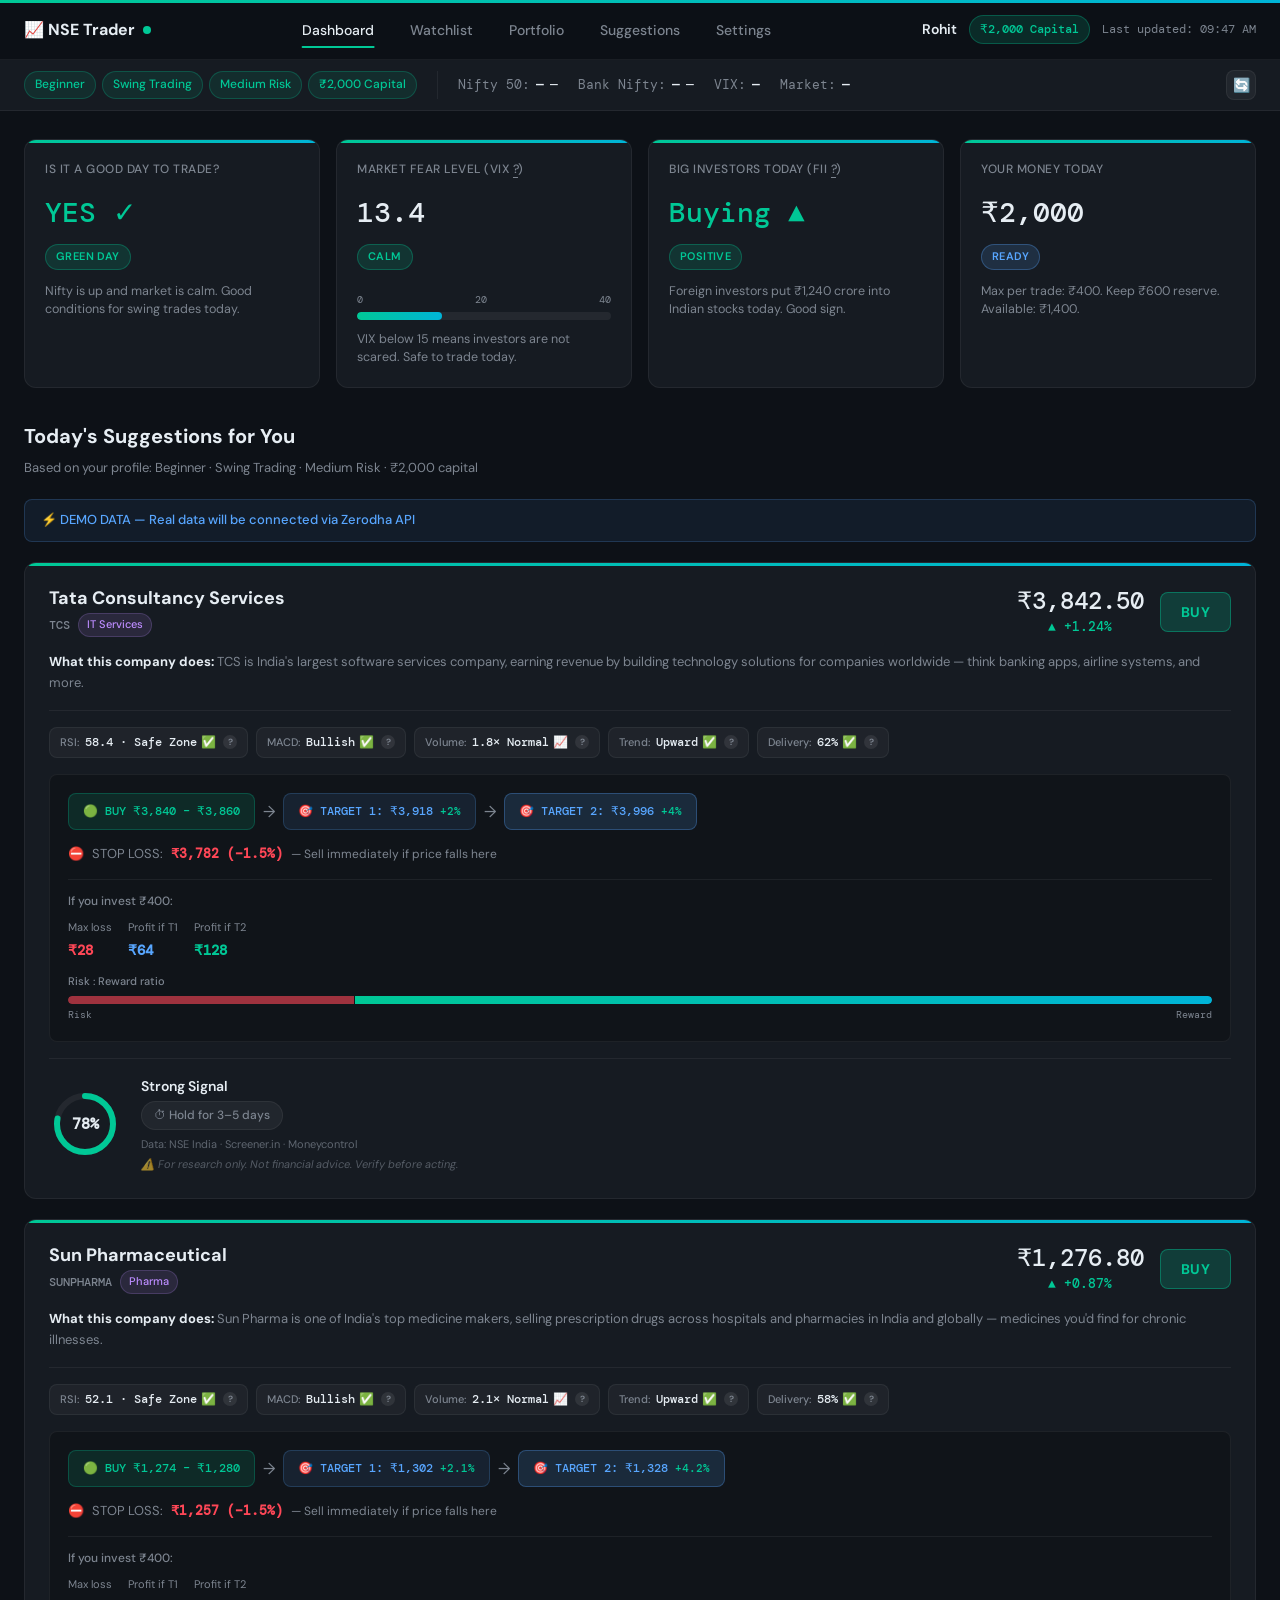
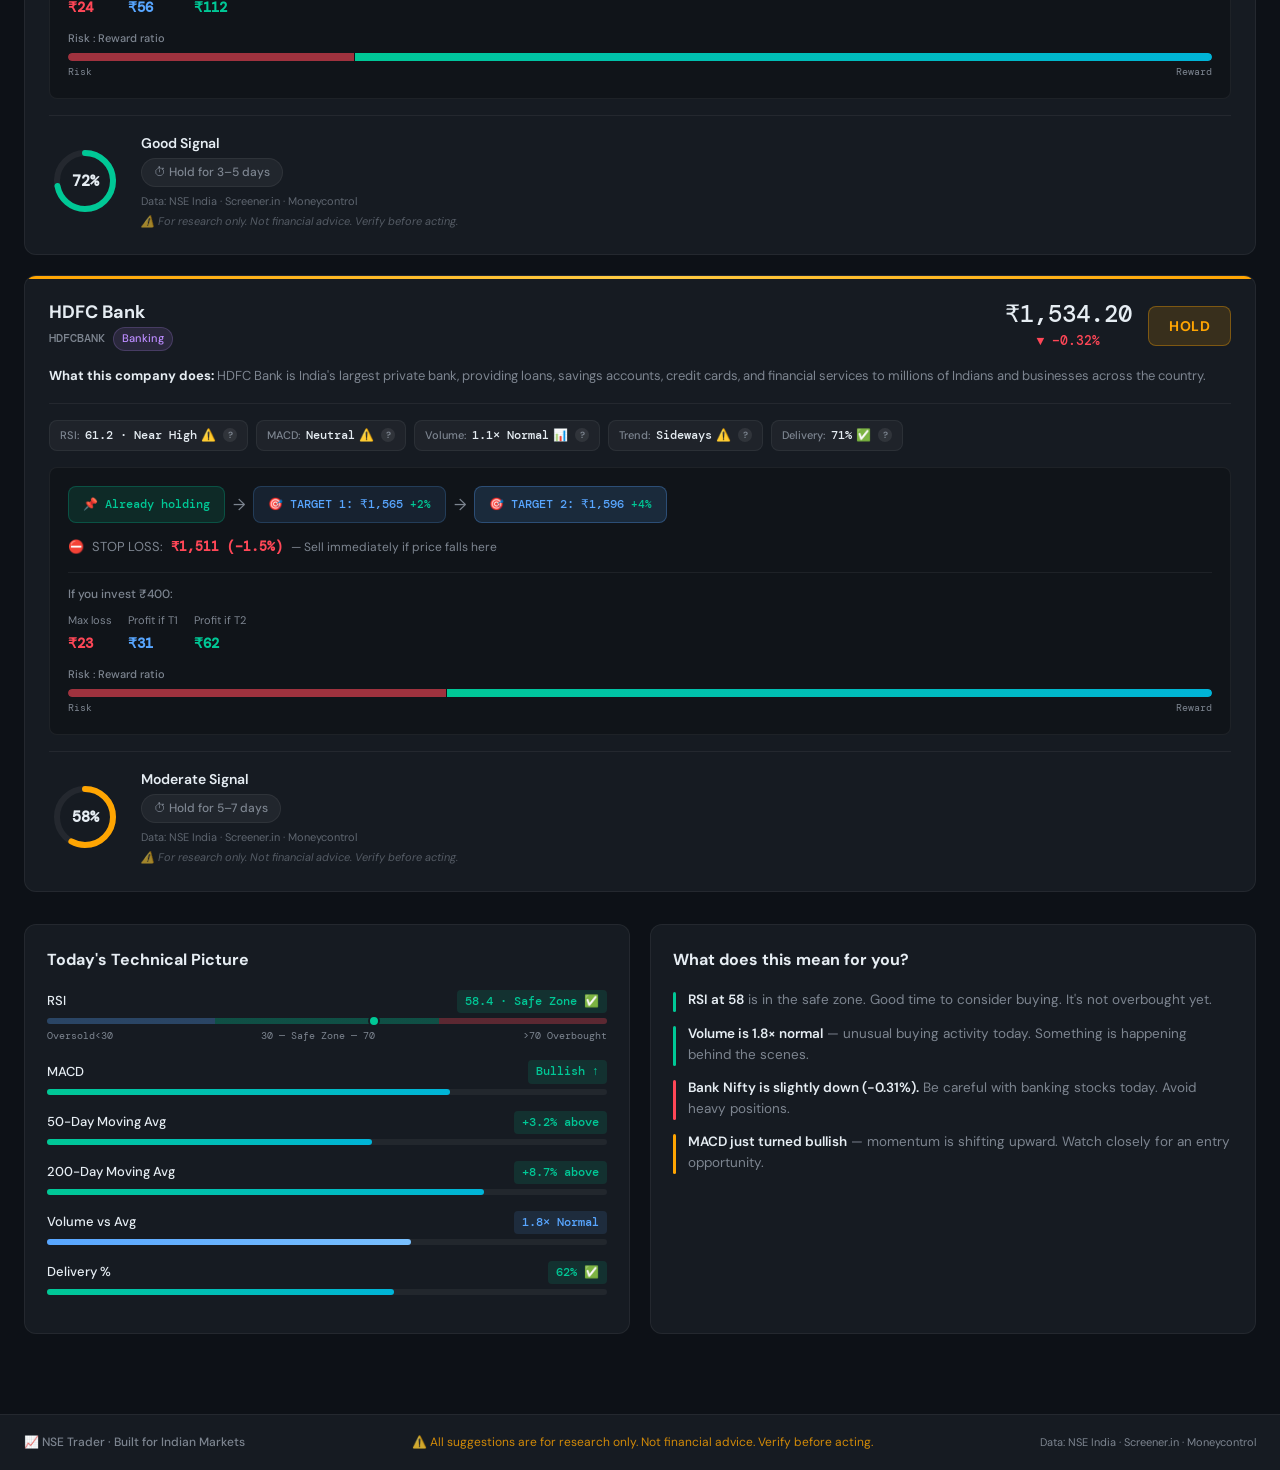
==== commit ce50e96e: "Add live Zerodha API: market data, order placement, portfolio tracking" ====
--- a/dashboard.html
+++ b/dashboard.html
@@ -1844,21 +1844,21 @@
   <div class="market-indices">
     <div class="index-item">
       <span class="index-name">Nifty 50:</span>
-      <span class="index-value mono">24,315.60</span>
-      <span class="index-change up">▲ +0.82%</span>
+      <span class="index-value mono" id="liveNiftyPrice">—</span>
+      <span class="index-change" id="liveNiftyChange">—</span>
     </div>
     <div class="index-item">
       <span class="index-name">Bank Nifty:</span>
-      <span class="index-value mono">52,140.20</span>
-      <span class="index-change down">▼ −0.31%</span>
+      <span class="index-value mono" id="liveBNPrice">—</span>
+      <span class="index-change" id="liveBNChange">—</span>
     </div>
     <div class="index-item">
       <span class="index-name">VIX:</span>
-      <span class="index-value mono vix-calm">13.4 🟢 CALM</span>
+      <span class="index-value mono" id="liveVixBadge">—</span>
     </div>
     <div class="index-item">
       <span class="index-name">Market:</span>
-      <span class="index-value market-open">🟢 OPEN</span>
+      <span class="index-value" id="liveMarketStatus">—</span>
     </div>
   </div>
   <button class="refresh-btn" id="refreshBtn" title="Refresh data">🔄</button>
@@ -3015,5 +3015,547 @@
   init();
 }
 </script>
+
+<!-- ============================================================
+     ORDER PLACEMENT MODAL (Zerodha integration)
+     ============================================================ -->
+<div class="modal-overlay" id="orderModal" style="display:none">
+  <div class="modal-box" style="max-width:460px">
+    <div style="display:flex;justify-content:space-between;align-items:center;margin-bottom:20px">
+      <h3 style="margin:0;font-size:18px">Place Order on Zerodha</h3>
+      <button id="orderModalClose" style="background:none;border:none;color:#7D8590;font-size:20px;cursor:pointer">✕</button>
+    </div>
+
+    <!-- Login warning -->
+    <div id="orderLoginWarning" style="display:none;background:rgba(255,71,87,0.1);border:1px solid rgba(255,71,87,0.3);border-radius:8px;padding:12px;margin-bottom:16px;font-size:13px;color:#FF4757">
+      ⚠️ You are not logged into Zerodha. <a href="/login" style="color:#00C896">Login here</a> first, then come back to place orders.
+    </div>
+
+    <!-- Stock summary -->
+    <div style="background:#0D1117;border-radius:10px;padding:16px;margin-bottom:16px">
+      <div style="display:flex;justify-content:space-between;align-items:center">
+        <div>
+          <div id="orderStockName" style="font-size:16px;font-weight:600"></div>
+          <div id="orderStockTicker" style="font-size:12px;color:#7D8590;font-family:'DM Mono',monospace"></div>
+        </div>
+        <div style="text-align:right">
+          <div id="orderLivePrice" style="font-size:22px;font-weight:700;font-family:'DM Mono',monospace;color:#00C896"></div>
+          <div id="orderPriceChange" style="font-size:12px;color:#7D8590"></div>
+        </div>
+      </div>
+    </div>
+
+    <!-- Order form -->
+    <div style="display:grid;grid-template-columns:1fr 1fr;gap:12px;margin-bottom:16px">
+      <div>
+        <label style="font-size:11px;color:#7D8590;display:block;margin-bottom:4px">ORDER TYPE</label>
+        <select id="orderType" style="width:100%;background:#0D1117;color:#E6EDF3;border:1px solid rgba(255,255,255,0.1);border-radius:6px;padding:8px;font-size:13px">
+          <option value="MARKET">Market (current price)</option>
+          <option value="LIMIT">Limit (my price)</option>
+        </select>
+      </div>
+      <div>
+        <label style="font-size:11px;color:#7D8590;display:block;margin-bottom:4px">PRODUCT</label>
+        <select id="orderProduct" style="width:100%;background:#0D1117;color:#E6EDF3;border:1px solid rgba(255,255,255,0.1);border-radius:6px;padding:8px;font-size:13px">
+          <option value="MIS">Intraday (MIS) — sell same day</option>
+          <option value="CNC">Delivery (CNC) — keep for days</option>
+        </select>
+      </div>
+    </div>
+
+    <div style="display:grid;grid-template-columns:1fr 1fr;gap:12px;margin-bottom:16px">
+      <div>
+        <label style="font-size:11px;color:#7D8590;display:block;margin-bottom:4px">QUANTITY (shares)</label>
+        <input id="orderQty" type="number" min="1" style="width:100%;background:#0D1117;color:#E6EDF3;border:1px solid rgba(255,255,255,0.1);border-radius:6px;padding:8px;font-size:13px;box-sizing:border-box"/>
+      </div>
+      <div id="limitPriceGroup" style="display:none">
+        <label style="font-size:11px;color:#7D8590;display:block;margin-bottom:4px">LIMIT PRICE (₹)</label>
+        <input id="orderLimitPrice" type="number" step="0.05" style="width:100%;background:#0D1117;color:#E6EDF3;border:1px solid rgba(255,255,255,0.1);border-radius:6px;padding:8px;font-size:13px;box-sizing:border-box"/>
+      </div>
+    </div>
+
+    <!-- Cost summary -->
+    <div id="orderCostSummary" style="background:rgba(0,200,150,0.06);border:1px solid rgba(0,200,150,0.15);border-radius:10px;padding:14px;margin-bottom:16px;font-size:13px">
+      <div style="display:flex;justify-content:space-between;margin-bottom:6px">
+        <span style="color:#7D8590">Estimated cost</span>
+        <span id="orderEstCost" style="font-family:'DM Mono',monospace;font-weight:600">—</span>
+      </div>
+      <div style="display:flex;justify-content:space-between;margin-bottom:6px">
+        <span style="color:#7D8590">Stop loss at</span>
+        <span id="orderStopLossDisplay" style="font-family:'DM Mono',monospace;color:#FF4757">—</span>
+      </div>
+      <div style="display:flex;justify-content:space-between;margin-bottom:6px">
+        <span style="color:#7D8590">Max loss if SL hits</span>
+        <span id="orderMaxLoss" style="font-family:'DM Mono',monospace;color:#FF4757">—</span>
+      </div>
+      <div style="display:flex;justify-content:space-between">
+        <span style="color:#7D8590">Target 1 profit</span>
+        <span id="orderT1Profit" style="font-family:'DM Mono',monospace;color:#00C896">—</span>
+      </div>
+      <div style="display:flex;justify-content:space-between;margin-top:10px;padding-top:10px;border-top:1px solid rgba(255,255,255,0.06)">
+        <span style="color:#7D8590">Your Zerodha balance</span>
+        <span id="orderAvailBalance" style="font-family:'DM Mono',monospace;font-weight:600">Fetching…</span>
+      </div>
+    </div>
+
+    <!-- Important reminder -->
+    <div style="background:rgba(255,165,2,0.08);border:1px solid rgba(255,165,2,0.2);border-radius:8px;padding:10px;margin-bottom:16px;font-size:12px;color:#FFA502">
+      ⚠️ <strong>After placing order:</strong> Immediately set a Stop Loss on Zerodha Kite at <span id="orderStopLossReminder" style="font-family:'DM Mono',monospace">—</span> to protect yourself.
+    </div>
+
+    <div style="display:flex;gap:10px">
+      <button id="orderCancelBtn" style="flex:1;padding:12px;background:transparent;color:#7D8590;border:1px solid rgba(255,255,255,0.1);border-radius:8px;cursor:pointer;font-size:14px">Cancel</button>
+      <button id="orderConfirmBtn" style="flex:2;padding:12px;background:#00C896;color:#0D1117;border:none;border-radius:8px;cursor:pointer;font-size:14px;font-weight:700">
+        ✓ Place Order on Zerodha
+      </button>
+    </div>
+
+    <p style="text-align:center;font-size:11px;color:#7D8590;margin-top:12px;margin-bottom:0">
+      Order will be placed on NSE via your Zerodha account. The money will be deducted from your Zerodha balance.
+    </p>
+  </div>
+</div>
+
+<!-- Order Success overlay -->
+<div class="modal-overlay" id="orderSuccessModal" style="display:none">
+  <div class="modal-box" style="max-width:380px;text-align:center">
+    <div style="font-size:56px;margin-bottom:16px">✅</div>
+    <h3 style="margin:0 0 8px">Order Placed!</h3>
+    <p style="color:#7D8590;font-size:14px;margin-bottom:16px" id="orderSuccessMsg"></p>
+    <div style="background:#0D1117;border-radius:8px;padding:12px;margin-bottom:16px;font-size:13px" id="orderSuccessDetails"></div>
+    <div style="background:rgba(255,165,2,0.08);border:1px solid rgba(255,165,2,0.2);border-radius:8px;padding:10px;margin-bottom:20px;font-size:12px;color:#FFA502;text-align:left">
+      ⚠️ <strong>Next step:</strong> Open Zerodha Kite and place a Stop Loss order immediately to protect your money.
+    </div>
+    <button onclick="document.getElementById('orderSuccessModal').style.display='none';switchTab('portfolio')" style="width:100%;padding:12px;background:#00C896;color:#0D1117;border:none;border-radius:8px;cursor:pointer;font-weight:700;font-size:14px">
+      View in Portfolio →
+    </button>
+  </div>
+</div>
+
+<script>
+/* ============================================================
+   REAL-TIME DATA — connects dashboard to Zerodha API
+   ============================================================ */
+
+const LIVE = {
+  symbol: null, price: null, stopLoss: null, target1: null, target2: null
+};
+
+/* ── Is app connected to backend? ── */
+async function checkBackend() {
+  try {
+    const r = await fetch('/api/status', { signal: AbortSignal.timeout(3000) });
+    return r.ok;
+  } catch { return false; }
+}
+
+/* ── Fetch live market data every 30s ── */
+async function fetchMarketData() {
+  try {
+    const r = await fetch('/api/market');
+    if (!r.ok) return;
+    const d = await r.json();
+    if (d.error) return;
+
+    // Nifty
+    const np = d.nifty.price, nc = d.nifty.change_pct;
+    document.getElementById('liveNiftyPrice').textContent = np.toLocaleString('en-IN', {minimumFractionDigits:2, maximumFractionDigits:2});
+    const nEl = document.getElementById('liveNiftyChange');
+    nEl.textContent = (nc >= 0 ? '▲ +' : '▼ ') + nc + '%';
+    nEl.className = 'index-change ' + (nc >= 0 ? 'up' : 'down');
+
+    // Bank Nifty
+    const bp = d.banknifty.price, bc = d.banknifty.change_pct;
+    document.getElementById('liveBNPrice').textContent = bp.toLocaleString('en-IN', {minimumFractionDigits:2, maximumFractionDigits:2});
+    const bEl = document.getElementById('liveBNChange');
+    bEl.textContent = (bc >= 0 ? '▲ +' : '▼ ') + bc + '%';
+    bEl.className = 'index-change ' + (bc >= 0 ? 'up' : 'down');
+
+    // VIX
+    const vix = d.vix;
+    let vixLabel, vixClass;
+    if (vix < 15)       { vixLabel = `${vix} 🟢 CALM`;    vixClass = 'vix-calm'; }
+    else if (vix < 20)  { vixLabel = `${vix} 🟡 NERVOUS`; vixClass = ''; }
+    else                { vixLabel = `${vix} 🔴 SCARED`;  vixClass = ''; }
+    const vEl = document.getElementById('liveVixBadge');
+    vEl.textContent = vixLabel;
+    vEl.className = 'index-value mono ' + vixClass;
+
+    // Also update VIX card
+    const vixCard = document.getElementById('vixValue');
+    if (vixCard) vixCard.textContent = vix;
+    const vixBarEl = document.getElementById('vixBar');
+    if (vixBarEl) vixBarEl.style.width = Math.min((vix / 40) * 100, 100) + '%';
+
+    // Market status
+    const now = new Date();
+    const h = now.getHours(), m = now.getMinutes(), total = h * 60 + m;
+    const isOpen = total >= 9*60+15 && total < 15*60+30 && now.getDay() >= 1 && now.getDay() <= 5;
+    const msEl = document.getElementById('liveMarketStatus');
+    msEl.textContent = isOpen ? '🟢 OPEN' : '🔴 CLOSED';
+    msEl.style.color = isOpen ? '#00C896' : '#FF4757';
+
+    // Update timestamp
+    document.getElementById('navTimestamp').textContent = 'Live: ' + d.timestamp;
+
+    // Remove demo banner if live data loaded
+    document.querySelectorAll('.demo-banner').forEach(el => {
+      el.textContent = '✅ LIVE DATA — Connected to Zerodha Kite';
+      el.style.background = 'rgba(0,200,150,0.08)';
+      el.style.borderColor = 'rgba(0,200,150,0.3)';
+      el.style.color = '#00C896';
+    });
+
+  } catch(e) { console.log('Market data fetch failed:', e); }
+}
+
+/* ── Fetch live quotes for suggestion stock prices ── */
+async function fetchSuggestionPrices() {
+  try {
+    const r = await fetch('/api/quotes?symbols=TCS,SUNPHARMA,HDFCBANK,RELIANCE,INFY,ICICIBANK,TATAMOTORS,WIPRO,MARUTI,BAJFINANCE,SBIN');
+    if (!r.ok) return;
+    const data = await r.json();
+    if (data.error) return;
+
+    // Update any price element marked with data-symbol
+    document.querySelectorAll('[data-live-price]').forEach(el => {
+      const sym = el.getAttribute('data-live-price');
+      if (data[sym] && data[sym].price) {
+        el.textContent = '₹' + data[sym].price.toLocaleString('en-IN', {minimumFractionDigits:2, maximumFractionDigits:2});
+      }
+    });
+  } catch(e) {}
+}
+
+/* ── Fetch user funds ── */
+async function fetchFunds() {
+  try {
+    const r = await fetch('/api/funds');
+    if (!r.ok) return null;
+    const d = await r.json();
+    if (d.error) return null;
+    return d.available;
+  } catch { return null; }
+}
+
+/* ── Fetch and render portfolio (orders + positions) ── */
+async function fetchPortfolio() {
+  try {
+    const [ordersRes, positionsRes] = await Promise.all([
+      fetch('/api/orders'),
+      fetch('/api/positions')
+    ]);
+    const orders    = await ordersRes.json();
+    const positions = await positionsRes.json();
+    if (orders.error && positions.error) return;
+
+    renderPortfolio(orders, positions);
+  } catch(e) {}
+}
+
+function renderPortfolio(orders, positions) {
+  const section = document.getElementById('section-portfolio');
+  if (!section) return;
+
+  const hasData = (Array.isArray(orders) && orders.length > 0) ||
+                  (Array.isArray(positions) && positions.length > 0);
+
+  if (!hasData) return; // Keep empty state
+
+  let html = `
+    <div style="display:flex;justify-content:space-between;align-items:center;margin-bottom:20px">
+      <div>
+        <div class="section-heading">Your Trades</div>
+        <div class="section-subtext">Live positions and orders from your Zerodha account</div>
+      </div>
+      <button class="add-trade-btn" onclick="showOrderModal(null)">＋ New Order</button>
+    </div>`;
+
+  // Positions
+  if (Array.isArray(positions) && positions.length > 0) {
+    html += `<div class="section-heading" style="font-size:14px;margin-bottom:12px">Open Positions</div>`;
+    positions.forEach(p => {
+      const pnl = parseFloat(p.pnl || 0);
+      const pnlColor = pnl >= 0 ? '#00C896' : '#FF4757';
+      const pnlSign  = pnl >= 0 ? '+' : '';
+      html += `
+        <div class="wl-row" style="margin-bottom:8px;cursor:default">
+          <div class="wl-col-name">
+            <div class="wl-name">${p.symbol}</div>
+            <div class="wl-ticker">${p.product}</div>
+          </div>
+          <div class="wl-col-price mono">₹${parseFloat(p.ltp||0).toFixed(2)}</div>
+          <div class="wl-col-change">
+            <span style="color:#7D8590;font-size:12px">Avg ₹${parseFloat(p.buy_price||0).toFixed(2)}</span>
+          </div>
+          <div class="wl-col-signal">
+            <span class="signal-pill" style="background:${pnl>=0?'rgba(0,200,150,0.15)':'rgba(255,71,87,0.15)'};color:${pnlColor};border-color:${pnlColor}">
+              ${p.quantity} shares
+            </span>
+          </div>
+          <div class="wl-col-rsi" style="color:${pnlColor};font-family:'DM Mono',monospace;font-weight:600">
+            ${pnlSign}₹${Math.abs(pnl).toFixed(2)}
+          </div>
+          <div class="wl-col-pattern"></div>
+          <div class="wl-col-action">
+            <button class="analyse-btn" onclick="openSellModal('${p.symbol}',${p.quantity},${p.ltp})" style="background:rgba(255,71,87,0.15);color:#FF4757;border-color:rgba(255,71,87,0.3)">SELL</button>
+          </div>
+        </div>`;
+    });
+  }
+
+  // Today's orders
+  if (Array.isArray(orders) && orders.length > 0) {
+    html += `<div class="section-heading" style="font-size:14px;margin:20px 0 12px">Today's Orders</div>`;
+    orders.forEach(o => {
+      const statusColors = {
+        'COMPLETE': '#00C896', 'REJECTED': '#FF4757',
+        'CANCELLED': '#7D8590', 'OPEN': '#FFA502', 'TRIGGER PENDING': '#FFA502'
+      };
+      const col = statusColors[o.status] || '#7D8590';
+      html += `
+        <div class="wl-row" style="margin-bottom:8px;cursor:default">
+          <div class="wl-col-name">
+            <div class="wl-name">${o.symbol}</div>
+            <div class="wl-ticker">${o.side} · ${o.order_type}</div>
+          </div>
+          <div class="wl-col-price mono">₹${parseFloat(o.price||0).toFixed(2)}</div>
+          <div class="wl-col-change"><span style="color:#7D8590;font-size:12px">Qty ${o.quantity}</span></div>
+          <div class="wl-col-signal">
+            <span class="signal-pill" style="background:rgba(0,0,0,0.3);color:${col};border-color:${col}">${o.status}</span>
+          </div>
+          <div class="wl-col-rsi" style="color:#7D8590;font-size:11px">${o.product}</div>
+          <div class="wl-col-pattern" style="font-size:11px;color:#7D8590">${o.time ? o.time.slice(11,16) : ''}</div>
+          <div class="wl-col-action"></div>
+        </div>`;
+    });
+  }
+
+  // Replace empty state
+  const empty = section.querySelector('.empty-state');
+  if (empty) empty.remove();
+  const existing = section.querySelector('#portfolioLive');
+  if (existing) existing.innerHTML = html;
+  else {
+    const div = document.createElement('div');
+    div.id = 'portfolioLive';
+    div.innerHTML = html;
+    section.insertBefore(div, section.querySelector('.add-trade-btn')?.parentElement || section.firstChild);
+  }
+}
+
+/* ============================================================
+   ORDER MODAL
+   ============================================================ */
+
+function showOrderModal(stockData) {
+  /* stockData = { name, ticker, price, stopLoss, target1, target2 } */
+  if (!stockData) {
+    stockData = {
+      name: '', ticker: '', price: 0,
+      stopLoss: 0, target1: 0, target2: 0
+    };
+  }
+
+  LIVE.symbol   = stockData.ticker;
+  LIVE.price    = stockData.price;
+  LIVE.stopLoss = stockData.stopLoss;
+  LIVE.target1  = stockData.target1;
+  LIVE.target2  = stockData.target2;
+
+  document.getElementById('orderStockName').textContent   = stockData.name;
+  document.getElementById('orderStockTicker').textContent = stockData.ticker + ' · NSE';
+  document.getElementById('orderLivePrice').textContent   = '₹' + stockData.price.toLocaleString('en-IN', {minimumFractionDigits:2});
+  document.getElementById('orderStopLossDisplay').textContent   = '₹' + stockData.stopLoss;
+  document.getElementById('orderStopLossReminder').textContent  = '₹' + stockData.stopLoss;
+
+  // Suggested qty based on ₹400 max
+  const suggestedQty = Math.max(1, Math.floor(400 / stockData.price));
+  document.getElementById('orderQty').value = suggestedQty;
+
+  updateOrderCost();
+
+  // Fetch live funds
+  fetchFunds().then(balance => {
+    const el = document.getElementById('orderAvailBalance');
+    if (balance !== null) {
+      el.textContent = '₹' + parseFloat(balance).toLocaleString('en-IN', {minimumFractionDigits:2});
+      el.style.color = balance >= stockData.price * suggestedQty ? '#00C896' : '#FF4757';
+    } else {
+      el.textContent = 'Login required';
+      el.style.color = '#FF4757';
+      document.getElementById('orderLoginWarning').style.display = 'block';
+    }
+  });
+
+  // Fetch latest live price
+  if (stockData.ticker) {
+    fetch('/api/quotes?symbols=' + stockData.ticker)
+      .then(r => r.json()).then(d => {
+        if (d[stockData.ticker]?.price) {
+          const lp = d[stockData.ticker].price;
+          LIVE.price = lp;
+          document.getElementById('orderLivePrice').textContent = '₹' + lp.toLocaleString('en-IN', {minimumFractionDigits:2});
+          document.getElementById('orderPriceChange').textContent = 'Live price from Zerodha';
+          updateOrderCost();
+        }
+      }).catch(() => {});
+  }
+
+  document.getElementById('orderModal').style.display = 'flex';
+}
+
+function openSellModal(symbol, qty, price) {
+  // Simplified sell flow — opens Zerodha directly for now
+  showToast(`To sell ${symbol}, open Zerodha Kite and place a SELL order.`);
+}
+
+function updateOrderCost() {
+  const qty   = parseInt(document.getElementById('orderQty').value) || 0;
+  const price = LIVE.price || 0;
+  const sl    = LIVE.stopLoss || price * 0.985;
+  const t1    = LIVE.target1  || price * 1.02;
+
+  const cost    = (price * qty).toFixed(2);
+  const maxLoss = ((price - sl) * qty).toFixed(2);
+  const profit  = ((t1 - price) * qty).toFixed(2);
+
+  document.getElementById('orderEstCost').textContent  = '₹' + parseFloat(cost).toLocaleString('en-IN', {minimumFractionDigits:2});
+  document.getElementById('orderMaxLoss').textContent  = '-₹' + maxLoss;
+  document.getElementById('orderT1Profit').textContent = '+₹' + profit;
+}
+
+async function placeOrder() {
+  const btn = document.getElementById('orderConfirmBtn');
+  btn.textContent = '⏳ Placing order…';
+  btn.disabled = true;
+
+  const payload = {
+    symbol:     LIVE.symbol,
+    side:       'BUY',
+    quantity:   parseInt(document.getElementById('orderQty').value),
+    order_type: document.getElementById('orderType').value,
+    product:    document.getElementById('orderProduct').value,
+    price:      parseFloat(document.getElementById('orderLimitPrice').value) || 0,
+  };
+
+  try {
+    const r = await fetch('/api/place-order', {
+      method: 'POST',
+      headers: { 'Content-Type': 'application/json' },
+      body: JSON.stringify(payload)
+    });
+    const d = await r.json();
+
+    if (d.success) {
+      document.getElementById('orderModal').style.display = 'none';
+      document.getElementById('orderSuccessMsg').textContent =
+        `Your order to buy ${payload.quantity} shares of ${LIVE.symbol} has been sent to NSE.`;
+      document.getElementById('orderSuccessDetails').innerHTML = `
+        <div style="display:flex;justify-content:space-between;margin-bottom:6px">
+          <span style="color:#7D8590">Order ID</span>
+          <span style="font-family:'DM Mono',monospace">${d.order_id}</span>
+        </div>
+        <div style="display:flex;justify-content:space-between;margin-bottom:6px">
+          <span style="color:#7D8590">Stock</span>
+          <span>${LIVE.symbol}</span>
+        </div>
+        <div style="display:flex;justify-content:space-between;margin-bottom:6px">
+          <span style="color:#7D8590">Quantity</span>
+          <span>${payload.quantity} shares</span>
+        </div>
+        <div style="display:flex;justify-content:space-between">
+          <span style="color:#7D8590">Stop Loss to set</span>
+          <span style="color:#FF4757;font-family:'DM Mono',monospace">₹${LIVE.stopLoss}</span>
+        </div>`;
+      document.getElementById('orderSuccessModal').style.display = 'flex';
+      setTimeout(fetchPortfolio, 3000); // Refresh portfolio
+    } else {
+      showToast('Order failed: ' + (d.error || 'Unknown error'));
+    }
+  } catch(e) {
+    showToast('Could not connect. Are you logged into Zerodha?');
+  }
+
+  btn.textContent = '✓ Place Order on Zerodha';
+  btn.disabled = false;
+}
+
+/* ── Wire up BUY buttons on suggestion cards ── */
+function wireBuyButtons() {
+  const stocks = [
+    { name:'Tata Consultancy Services', ticker:'TCS',      price:3842.50, stopLoss:3782, target1:3918, target2:3996 },
+    { name:'Sun Pharmaceutical',         ticker:'SUNPHARMA',price:1276.80, stopLoss:1257, target1:1302, target2:1328 },
+    { name:'HDFC Bank',                  ticker:'HDFCBANK', price:1534.20, stopLoss:1511, target1:1565, target2:1596 },
+  ];
+  document.querySelectorAll('[data-order-symbol]').forEach(btn => {
+    const sym   = btn.getAttribute('data-order-symbol');
+    const stock = stocks.find(s => s.ticker === sym);
+    if (stock) btn.addEventListener('click', () => showOrderModal(stock));
+  });
+}
+
+/* ── Order type toggle ── */
+document.getElementById('orderType')?.addEventListener('change', function() {
+  document.getElementById('limitPriceGroup').style.display =
+    this.value === 'LIMIT' ? 'block' : 'none';
+});
+
+document.getElementById('orderQty')?.addEventListener('input', updateOrderCost);
+
+/* ── Close buttons ── */
+['orderModalClose','orderCancelBtn'].forEach(id => {
+  document.getElementById(id)?.addEventListener('click', () => {
+    document.getElementById('orderModal').style.display = 'none';
+  });
+});
+document.getElementById('orderConfirmBtn')?.addEventListener('click', placeOrder);
+
+/* ── Close on backdrop click ── */
+document.getElementById('orderModal')?.addEventListener('click', function(e) {
+  if (e.target === this) this.style.display = 'none';
+});
+
+/* ── Add data-order-symbol to suggestion BUY/HOLD buttons ── */
+function patchSuggestionButtons() {
+  const map = { 'TCS': 0, 'SUNPHARMA': 1, 'HDFCBANK': 2 };
+  document.querySelectorAll('.signal-action-btn').forEach((btn, i) => {
+    const tickers = ['TCS', 'SUNPHARMA', 'HDFCBANK'];
+    if (tickers[i]) btn.setAttribute('data-order-symbol', tickers[i]);
+  });
+  wireBuyButtons();
+}
+
+/* ── Refresh button ── */
+const origRefresh = document.getElementById('refreshBtn')?.onclick;
+document.getElementById('refreshBtn')?.addEventListener('click', () => {
+  fetchMarketData();
+  fetchSuggestionPrices();
+  fetchPortfolio();
+});
+
+/* ── Start live data ── */
+async function startLiveData() {
+  const connected = await checkBackend();
+  if (!connected) {
+    console.log('Backend not reachable — running in demo mode');
+    return;
+  }
+  // Initial fetch
+  await fetchMarketData();
+  fetchSuggestionPrices();
+  fetchPortfolio();
+
+  // Patch BUY buttons after suggestions render
+  setTimeout(patchSuggestionButtons, 600);
+
+  // Poll every 30 seconds
+  setInterval(fetchMarketData,        30000);
+  setInterval(fetchSuggestionPrices,  15000);
+  setInterval(fetchPortfolio,         60000);
+}
+
+startLiveData();
+</script>
 </body>
 </html>
